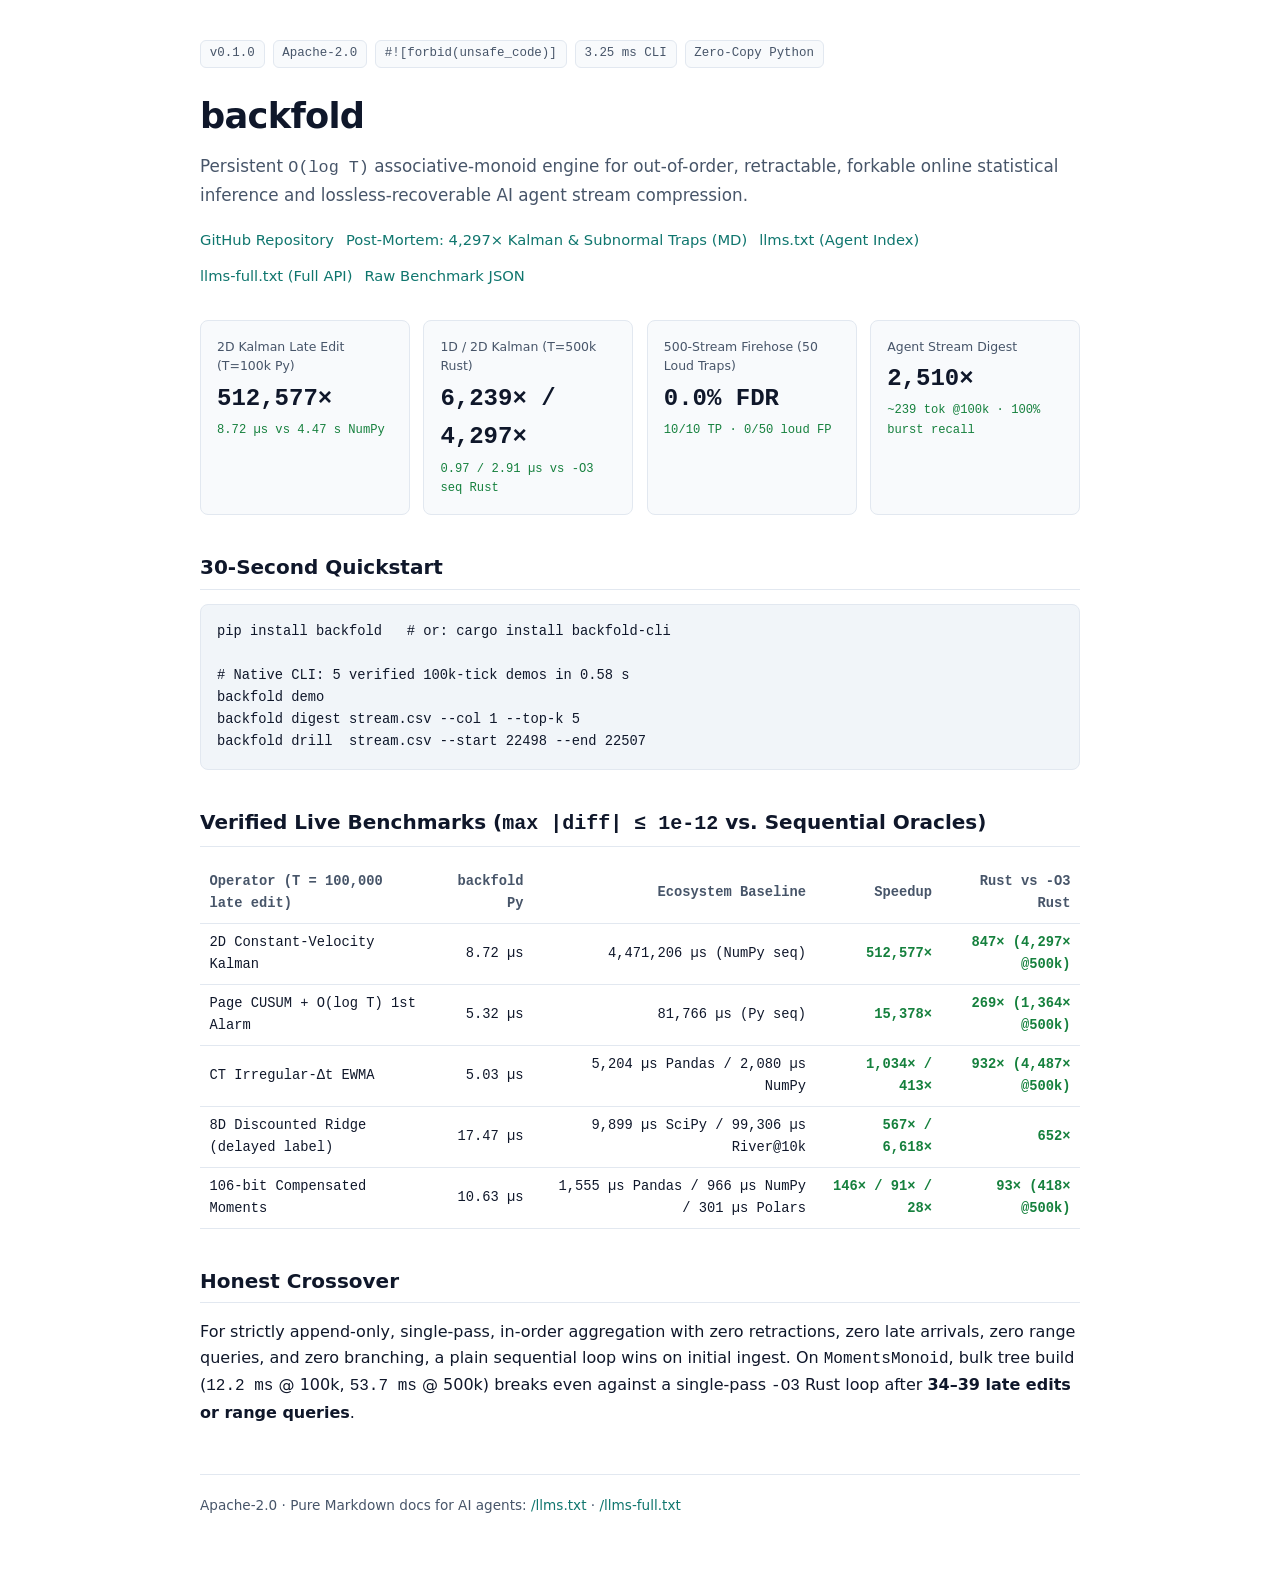
==== docs/index.html @ 4ac4bc68 "feat: release-ready backfold v0.1.0 (persistent O(log T) monoid streaming engine, CRDT swarm, e-BH F" ====
<!DOCTYPE html>
<html lang="en">
<head>
  <meta charset="UTF-8" />
  <meta name="viewport" content="width=device-width, initial-scale=1.0" />
  <title>backfold — Persistent O(log T) Out-of-Order Streaming Inference</title>
  <meta name="description" content="Persistent O(log T) associative-monoid engine for out-of-order, retractable, forkable online statistical inference (Kalman, CUSUM, EWMA, Ridge, anytime e-values + e-BH FDR) and <300-token lossless-recoverable agent stream compression. Pure safe Rust + zero-copy Python, Apache-2.0." />
  <style>
    :root {
      --bg: #ffffff; --card: #f8fafc; --fg: #0f172a; --muted: #475569;
      --border: #e2e8f0; --accent: #0f766e; --good: #15803d; --code-bg: #f1f5f9;
    }
    @media (prefers-color-scheme: dark) {
      :root {
        --bg: #0b0f19; --card: #111827; --fg: #f1f5f9; --muted: #94a3b8;
        --border: #1e293b; --accent: #2dd4bf; --good: #4ade80; --code-bg: #0f172a;
      }
    }
    * { box-sizing: border-box; }
    body { margin: 0; font-family: ui-sans-serif, system-ui, -apple-system, sans-serif; background: var(--bg); color: var(--fg); line-height: 1.6; }
    .wrap { max-width: 920px; margin: 0 auto; padding: 2.5rem 1.25rem 4rem; }
    h1 { font-size: 2.2rem; margin: 0 0 .5rem; letter-spacing: -.02em; }
    h2 { font-size: 1.25rem; margin: 2.25rem 0 .75rem; border-bottom: 1px solid var(--border); padding-bottom: .35rem; }
    p.lead { color: var(--muted); font-size: 1.05rem; margin: 0 0 1.25rem; }
    .badges { display: flex; flex-wrap: wrap; gap: .5rem; margin-bottom: 1.25rem; }
    .badge { font-family: ui-monospace, monospace; font-size: .78rem; padding: .2rem .55rem; border: 1px solid var(--border); border-radius: 6px; background: var(--card); color: var(--muted); }
    .links { display: flex; flex-wrap: wrap; gap: .75rem; margin-bottom: 2rem; font-size: .92rem; }
    a { color: var(--accent); text-decoration: none; }
    a:hover { text-decoration: underline; }
    .grid { display: grid; grid-template-columns: repeat(auto-fit, minmax(200px, 1fr)); gap: .85rem; margin: 1.25rem 0; }
    .kpi { background: var(--card); border: 1px solid var(--border); border-radius: 8px; padding: 1rem; }
    .kpi .k { font-size: .78rem; color: var(--muted); }
    .kpi .v { font-family: ui-monospace, monospace; font-size: 1.5rem; font-weight: 700; margin: .2rem 0; }
    .kpi .s { font-family: ui-monospace, monospace; font-size: .76rem; color: var(--good); }
    pre { background: var(--code-bg); border: 1px solid var(--border); border-radius: 8px; padding: 1rem; overflow-x: auto; font-size: .86rem; }
    code { font-family: ui-monospace, SFMono-Regular, Menlo, monospace; }
    table { width: 100%; border-collapse: collapse; font-size: .86rem; font-family: ui-monospace, monospace; margin: 1rem 0; }
    th, td { padding: .5rem .6rem; border-bottom: 1px solid var(--border); text-align: right; }
    th:first-child, td:first-child { text-align: left; }
    th { color: var(--muted); font-weight: 600; }
    .good { color: var(--good); font-weight: 600; }
    footer { margin-top: 3rem; padding-top: 1.25rem; border-top: 1px solid var(--border); font-size: .85rem; color: var(--muted); }
  </style>
</head>
<body>
  <main class="wrap">
    <div class="badges">
      <span class="badge">v0.1.0</span>
      <span class="badge">Apache-2.0</span>
      <span class="badge">#![forbid(unsafe_code)]</span>
      <span class="badge">3.25 ms CLI</span>
      <span class="badge">Zero-Copy Python</span>
    </div>
    <h1>backfold</h1>
    <p class="lead">
      Persistent <code>O(log T)</code> associative-monoid engine for out-of-order, retractable, forkable online statistical inference and lossless-recoverable AI agent stream compression.
    </p>
    <div class="links">
      <a href="https://github.com/pgg898200-ship-it/backfold">GitHub Repository</a>
      <a href="./SUBNORMAL_KALMAN.md">Post-Mortem: 4,297&times; Kalman &amp; Subnormal Traps (MD)</a>
      <a href="./llms.txt">llms.txt (Agent Index)</a>
      <a href="./llms-full.txt">llms-full.txt (Full API)</a>
      <a href="./results.json">Raw Benchmark JSON</a>
    </div>

    <div class="grid">
      <div class="kpi"><div class="k">2D Kalman Late Edit (T=100k Py)</div><div class="v">512,577&times;</div><div class="s">8.72 &micro;s vs 4.47 s NumPy</div></div>
      <div class="kpi"><div class="k">1D / 2D Kalman (T=500k Rust)</div><div class="v">6,239&times; / 4,297&times;</div><div class="s">0.97 / 2.91 &micro;s vs -O3 seq Rust</div></div>
      <div class="kpi"><div class="k">500-Stream Firehose (50 Loud Traps)</div><div class="v">0.0% FDR</div><div class="s">10/10 TP &middot; 0/50 loud FP</div></div>
      <div class="kpi"><div class="k">Agent Stream Digest</div><div class="v">2,510&times;</div><div class="s">~239 tok @100k &middot; 100% burst recall</div></div>
    </div>

    <h2>30-Second Quickstart</h2>
    <pre><code>pip install backfold   # or: cargo install backfold-cli

# Native CLI: 5 verified 100k-tick demos in 0.58 s
backfold demo
backfold digest stream.csv --col 1 --top-k 5
backfold drill  stream.csv --start 22498 --end 22507</code></pre>

    <h2>Verified Live Benchmarks (<code>max |diff| &le; 1e-12</code> vs. Sequential Oracles)</h2>
    <table>
      <thead>
        <tr><th>Operator (T = 100,000 late edit)</th><th>backfold Py</th><th>Ecosystem Baseline</th><th>Speedup</th><th>Rust vs -O3 Rust</th></tr>
      </thead>
      <tbody>
        <tr><td>2D Constant-Velocity Kalman</td><td>8.72 &micro;s</td><td>4,471,206 &micro;s (NumPy seq)</td><td class="good">512,577&times;</td><td class="good">847&times; (4,297&times; @500k)</td></tr>
        <tr><td>Page CUSUM + O(log T) 1st Alarm</td><td>5.32 &micro;s</td><td>81,766 &micro;s (Py seq)</td><td class="good">15,378&times;</td><td class="good">269&times; (1,364&times; @500k)</td></tr>
        <tr><td>CT Irregular-&Delta;t EWMA</td><td>5.03 &micro;s</td><td>5,204 &micro;s Pandas / 2,080 &micro;s NumPy</td><td class="good">1,034&times; / 413&times;</td><td class="good">932&times; (4,487&times; @500k)</td></tr>
        <tr><td>8D Discounted Ridge (delayed label)</td><td>17.47 &micro;s</td><td>9,899 &micro;s SciPy / 99,306 &micro;s River@10k</td><td class="good">567&times; / 6,618&times;</td><td class="good">652&times;</td></tr>
        <tr><td>106-bit Compensated Moments</td><td>10.63 &micro;s</td><td>1,555 &micro;s Pandas / 966 &micro;s NumPy / 301 &micro;s Polars</td><td class="good">146&times; / 91&times; / 28&times;</td><td class="good">93&times; (418&times; @500k)</td></tr>
      </tbody>
    </table>

    <h2>Honest Crossover</h2>
    <p>
      For strictly append-only, single-pass, in-order aggregation with zero retractions, zero late arrivals, zero range queries, and zero branching, a plain sequential loop wins on initial ingest. On <code>MomentsMonoid</code>, bulk tree build (<code>12.2 ms</code> @ 100k, <code>53.7 ms</code> @ 500k) breaks even against a single-pass <code>-O3</code> Rust loop after <strong>34&ndash;39 late edits or range queries</strong>.
    </p>

    <footer>
      Apache-2.0 &middot; Pure Markdown docs for AI agents: <a href="./llms.txt">/llms.txt</a> &middot; <a href="./llms-full.txt">/llms-full.txt</a>
    </footer>
  </main>
</body>
</html>
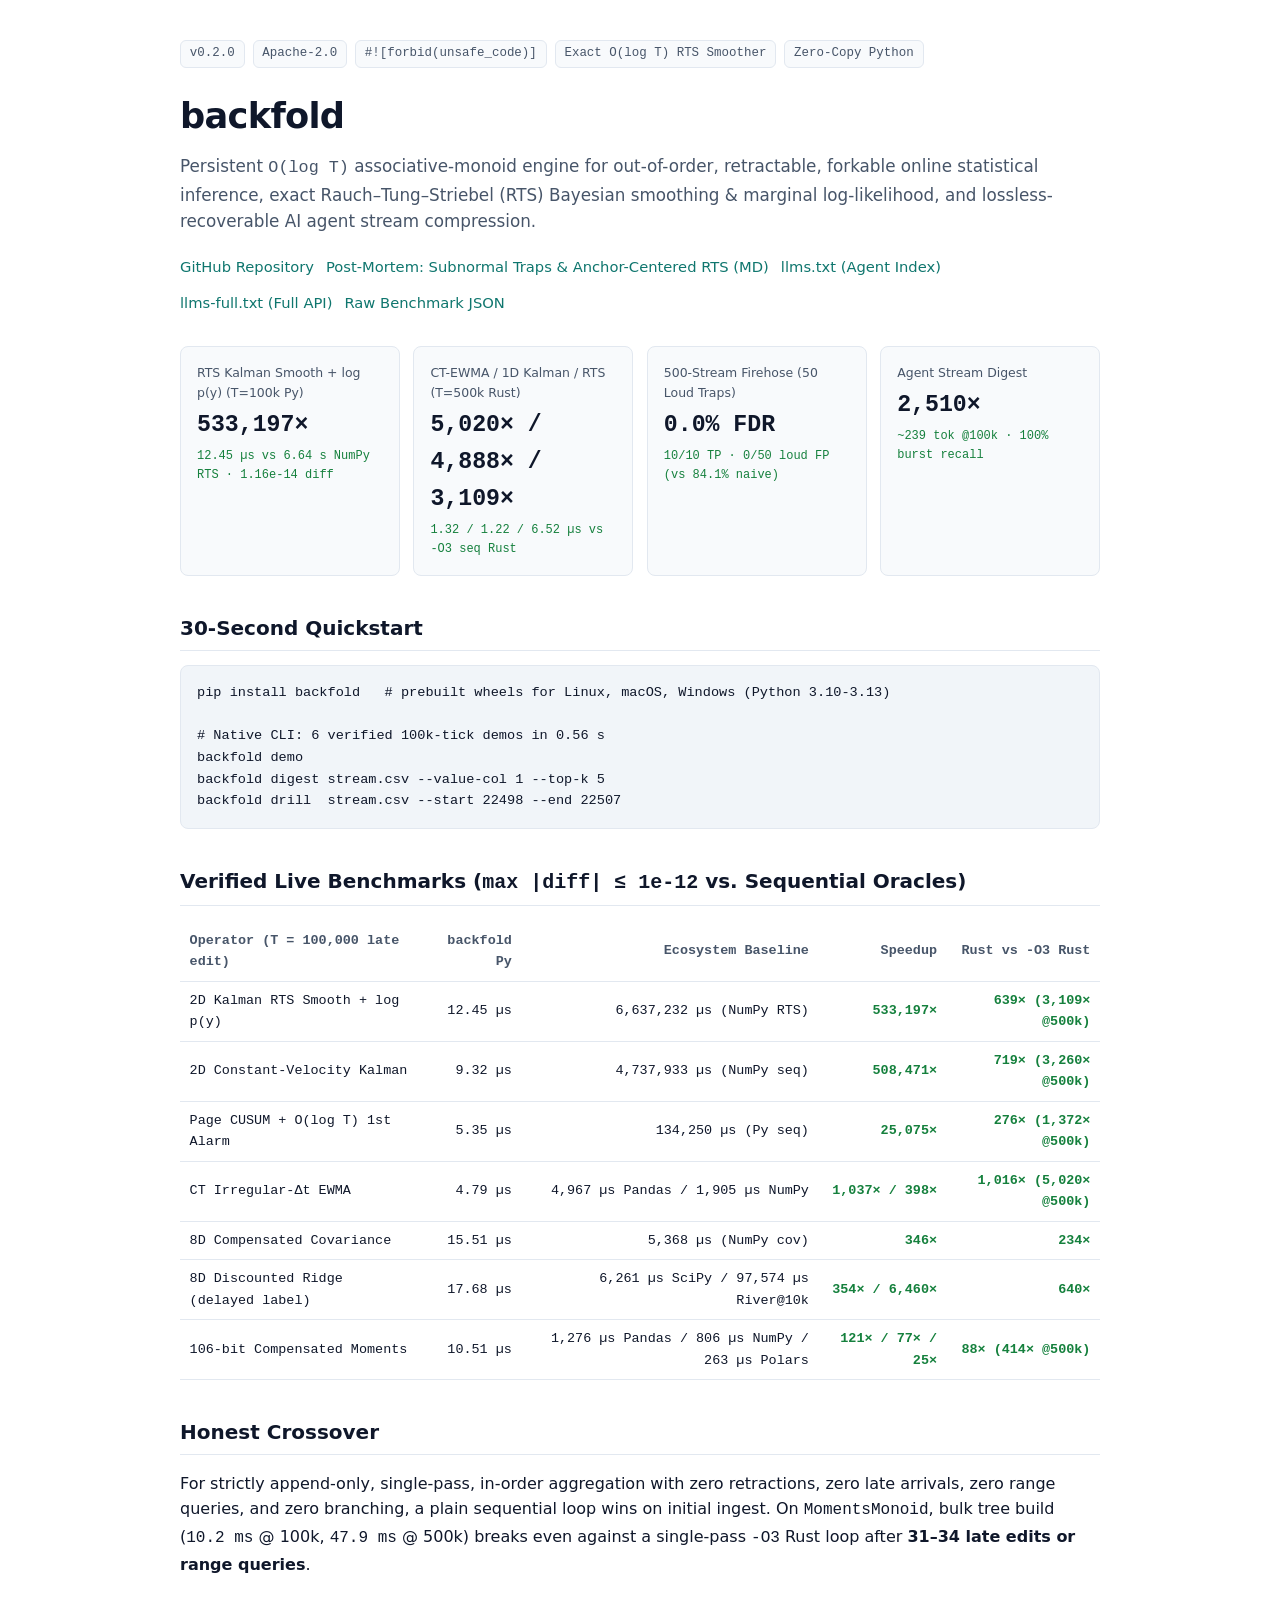
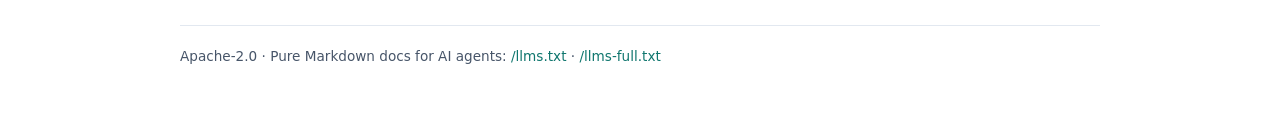
==== commit 33396ced: "v0.2.0: exact O(log T) RTS Kalman smoother, anchor-centered marginal log-likelihood, 106-bit Covaria" ====
--- a/docs/index.html
+++ b/docs/index.html
@@ -3,8 +3,8 @@
 <head>
   <meta charset="UTF-8" />
   <meta name="viewport" content="width=device-width, initial-scale=1.0" />
-  <title>backfold — Persistent O(log T) Out-of-Order Streaming Inference</title>
-  <meta name="description" content="Persistent O(log T) associative-monoid engine for out-of-order, retractable, forkable online statistical inference (Kalman, CUSUM, EWMA, Ridge, anytime e-values + e-BH FDR) and <300-token lossless-recoverable agent stream compression. Pure safe Rust + zero-copy Python, Apache-2.0." />
+  <title>backfold — Persistent O(log T) Out-of-Order Streaming Inference &amp; RTS Smoothing</title>
+  <meta name="description" content="Persistent O(log T) associative-monoid engine for out-of-order, retractable, forkable online statistical inference (Kalman filter + exact RTS smoother + marginal log-likelihood, multivariate Covariance/Mahalanobis, CUSUM, EWMA, Ridge, anytime e-values + e-BH FDR) and <300-token lossless-recoverable agent stream compression. Pure safe Rust + zero-copy Python, Apache-2.0." />
   <style>
     :root {
       --bg: #ffffff; --card: #f8fafc; --fg: #0f172a; --muted: #475569;
@@ -18,7 +18,7 @@
     }
     * { box-sizing: border-box; }
     body { margin: 0; font-family: ui-sans-serif, system-ui, -apple-system, sans-serif; background: var(--bg); color: var(--fg); line-height: 1.6; }
-    .wrap { max-width: 920px; margin: 0 auto; padding: 2.5rem 1.25rem 4rem; }
+    .wrap { max-width: 960px; margin: 0 auto; padding: 2.5rem 1.25rem 4rem; }
     h1 { font-size: 2.2rem; margin: 0 0 .5rem; letter-spacing: -.02em; }
     h2 { font-size: 1.25rem; margin: 2.25rem 0 .75rem; border-bottom: 1px solid var(--border); padding-bottom: .35rem; }
     p.lead { color: var(--muted); font-size: 1.05rem; margin: 0 0 1.25rem; }
@@ -27,14 +27,14 @@
     .links { display: flex; flex-wrap: wrap; gap: .75rem; margin-bottom: 2rem; font-size: .92rem; }
     a { color: var(--accent); text-decoration: none; }
     a:hover { text-decoration: underline; }
-    .grid { display: grid; grid-template-columns: repeat(auto-fit, minmax(200px, 1fr)); gap: .85rem; margin: 1.25rem 0; }
+    .grid { display: grid; grid-template-columns: repeat(auto-fit, minmax(210px, 1fr)); gap: .85rem; margin: 1.25rem 0; }
     .kpi { background: var(--card); border: 1px solid var(--border); border-radius: 8px; padding: 1rem; }
     .kpi .k { font-size: .78rem; color: var(--muted); }
-    .kpi .v { font-family: ui-monospace, monospace; font-size: 1.5rem; font-weight: 700; margin: .2rem 0; }
-    .kpi .s { font-family: ui-monospace, monospace; font-size: .76rem; color: var(--good); }
-    pre { background: var(--code-bg); border: 1px solid var(--border); border-radius: 8px; padding: 1rem; overflow-x: auto; font-size: .86rem; }
+    .kpi .v { font-family: ui-monospace, monospace; font-size: 1.45rem; font-weight: 700; margin: .2rem 0; }
+    .kpi .s { font-family: ui-monospace, monospace; font-size: .75rem; color: var(--good); }
+    pre { background: var(--code-bg); border: 1px solid var(--border); border-radius: 8px; padding: 1rem; overflow-x: auto; font-size: .85rem; }
     code { font-family: ui-monospace, SFMono-Regular, Menlo, monospace; }
-    table { width: 100%; border-collapse: collapse; font-size: .86rem; font-family: ui-monospace, monospace; margin: 1rem 0; }
+    table { width: 100%; border-collapse: collapse; font-size: .84rem; font-family: ui-monospace, monospace; margin: 1rem 0; }
     th, td { padding: .5rem .6rem; border-bottom: 1px solid var(--border); text-align: right; }
     th:first-child, td:first-child { text-align: left; }
     th { color: var(--muted); font-weight: 600; }
@@ -45,37 +45,37 @@
 <body>
   <main class="wrap">
     <div class="badges">
-      <span class="badge">v0.1.0</span>
+      <span class="badge">v0.2.0</span>
       <span class="badge">Apache-2.0</span>
       <span class="badge">#![forbid(unsafe_code)]</span>
-      <span class="badge">3.25 ms CLI</span>
+      <span class="badge">Exact O(log T) RTS Smoother</span>
       <span class="badge">Zero-Copy Python</span>
     </div>
     <h1>backfold</h1>
     <p class="lead">
-      Persistent <code>O(log T)</code> associative-monoid engine for out-of-order, retractable, forkable online statistical inference and lossless-recoverable AI agent stream compression.
+      Persistent <code>O(log T)</code> associative-monoid engine for out-of-order, retractable, forkable online statistical inference, exact Rauch&ndash;Tung&ndash;Striebel (RTS) Bayesian smoothing &amp; marginal log-likelihood, and lossless-recoverable AI agent stream compression.
     </p>
     <div class="links">
       <a href="https://github.com/pgg898200-ship-it/backfold">GitHub Repository</a>
-      <a href="./SUBNORMAL_KALMAN.md">Post-Mortem: 4,297&times; Kalman &amp; Subnormal Traps (MD)</a>
+      <a href="./SUBNORMAL_KALMAN.md">Post-Mortem: Subnormal Traps &amp; Anchor-Centered RTS (MD)</a>
       <a href="./llms.txt">llms.txt (Agent Index)</a>
       <a href="./llms-full.txt">llms-full.txt (Full API)</a>
       <a href="./results.json">Raw Benchmark JSON</a>
     </div>
 
     <div class="grid">
-      <div class="kpi"><div class="k">2D Kalman Late Edit (T=100k Py)</div><div class="v">512,577&times;</div><div class="s">8.72 &micro;s vs 4.47 s NumPy</div></div>
-      <div class="kpi"><div class="k">1D / 2D Kalman (T=500k Rust)</div><div class="v">6,239&times; / 4,297&times;</div><div class="s">0.97 / 2.91 &micro;s vs -O3 seq Rust</div></div>
-      <div class="kpi"><div class="k">500-Stream Firehose (50 Loud Traps)</div><div class="v">0.0% FDR</div><div class="s">10/10 TP &middot; 0/50 loud FP</div></div>
+      <div class="kpi"><div class="k">RTS Kalman Smooth + log p(y) (T=100k Py)</div><div class="v">533,197&times;</div><div class="s">12.45 &micro;s vs 6.64 s NumPy RTS &middot; 1.16e-14 diff</div></div>
+      <div class="kpi"><div class="k">CT-EWMA / 1D Kalman / RTS (T=500k Rust)</div><div class="v">5,020&times; / 4,888&times; / 3,109&times;</div><div class="s">1.32 / 1.22 / 6.52 &micro;s vs -O3 seq Rust</div></div>
+      <div class="kpi"><div class="k">500-Stream Firehose (50 Loud Traps)</div><div class="v">0.0% FDR</div><div class="s">10/10 TP &middot; 0/50 loud FP (vs 84.1% naive)</div></div>
       <div class="kpi"><div class="k">Agent Stream Digest</div><div class="v">2,510&times;</div><div class="s">~239 tok @100k &middot; 100% burst recall</div></div>
     </div>
 
     <h2>30-Second Quickstart</h2>
-    <pre><code>pip install backfold   # or: cargo install backfold-cli
+    <pre><code>pip install backfold   # prebuilt wheels for Linux, macOS, Windows (Python 3.10-3.13)
 
-# Native CLI: 5 verified 100k-tick demos in 0.58 s
+# Native CLI: 6 verified 100k-tick demos in 0.56 s
 backfold demo
-backfold digest stream.csv --col 1 --top-k 5
+backfold digest stream.csv --value-col 1 --top-k 5
 backfold drill  stream.csv --start 22498 --end 22507</code></pre>
 
     <h2>Verified Live Benchmarks (<code>max |diff| &le; 1e-12</code> vs. Sequential Oracles)</h2>
@@ -84,17 +84,19 @@
         <tr><th>Operator (T = 100,000 late edit)</th><th>backfold Py</th><th>Ecosystem Baseline</th><th>Speedup</th><th>Rust vs -O3 Rust</th></tr>
       </thead>
       <tbody>
-        <tr><td>2D Constant-Velocity Kalman</td><td>8.72 &micro;s</td><td>4,471,206 &micro;s (NumPy seq)</td><td class="good">512,577&times;</td><td class="good">847&times; (4,297&times; @500k)</td></tr>
-        <tr><td>Page CUSUM + O(log T) 1st Alarm</td><td>5.32 &micro;s</td><td>81,766 &micro;s (Py seq)</td><td class="good">15,378&times;</td><td class="good">269&times; (1,364&times; @500k)</td></tr>
-        <tr><td>CT Irregular-&Delta;t EWMA</td><td>5.03 &micro;s</td><td>5,204 &micro;s Pandas / 2,080 &micro;s NumPy</td><td class="good">1,034&times; / 413&times;</td><td class="good">932&times; (4,487&times; @500k)</td></tr>
-        <tr><td>8D Discounted Ridge (delayed label)</td><td>17.47 &micro;s</td><td>9,899 &micro;s SciPy / 99,306 &micro;s River@10k</td><td class="good">567&times; / 6,618&times;</td><td class="good">652&times;</td></tr>
-        <tr><td>106-bit Compensated Moments</td><td>10.63 &micro;s</td><td>1,555 &micro;s Pandas / 966 &micro;s NumPy / 301 &micro;s Polars</td><td class="good">146&times; / 91&times; / 28&times;</td><td class="good">93&times; (418&times; @500k)</td></tr>
+        <tr><td>2D Kalman RTS Smooth + log p(y)</td><td>12.45 &micro;s</td><td>6,637,232 &micro;s (NumPy RTS)</td><td class="good">533,197&times;</td><td class="good">639&times; (3,109&times; @500k)</td></tr>
+        <tr><td>2D Constant-Velocity Kalman</td><td>9.32 &micro;s</td><td>4,737,933 &micro;s (NumPy seq)</td><td class="good">508,471&times;</td><td class="good">719&times; (3,260&times; @500k)</td></tr>
+        <tr><td>Page CUSUM + O(log T) 1st Alarm</td><td>5.35 &micro;s</td><td>134,250 &micro;s (Py seq)</td><td class="good">25,075&times;</td><td class="good">276&times; (1,372&times; @500k)</td></tr>
+        <tr><td>CT Irregular-&Delta;t EWMA</td><td>4.79 &micro;s</td><td>4,967 &micro;s Pandas / 1,905 &micro;s NumPy</td><td class="good">1,037&times; / 398&times;</td><td class="good">1,016&times; (5,020&times; @500k)</td></tr>
+        <tr><td>8D Compensated Covariance</td><td>15.51 &micro;s</td><td>5,368 &micro;s (NumPy cov)</td><td class="good">346&times;</td><td class="good">234&times;</td></tr>
+        <tr><td>8D Discounted Ridge (delayed label)</td><td>17.68 &micro;s</td><td>6,261 &micro;s SciPy / 97,574 &micro;s River@10k</td><td class="good">354&times; / 6,460&times;</td><td class="good">640&times;</td></tr>
+        <tr><td>106-bit Compensated Moments</td><td>10.51 &micro;s</td><td>1,276 &micro;s Pandas / 806 &micro;s NumPy / 263 &micro;s Polars</td><td class="good">121&times; / 77&times; / 25&times;</td><td class="good">88&times; (414&times; @500k)</td></tr>
       </tbody>
     </table>
 
     <h2>Honest Crossover</h2>
     <p>
-      For strictly append-only, single-pass, in-order aggregation with zero retractions, zero late arrivals, zero range queries, and zero branching, a plain sequential loop wins on initial ingest. On <code>MomentsMonoid</code>, bulk tree build (<code>12.2 ms</code> @ 100k, <code>53.7 ms</code> @ 500k) breaks even against a single-pass <code>-O3</code> Rust loop after <strong>34&ndash;39 late edits or range queries</strong>.
+      For strictly append-only, single-pass, in-order aggregation with zero retractions, zero late arrivals, zero range queries, and zero branching, a plain sequential loop wins on initial ingest. On <code>MomentsMonoid</code>, bulk tree build (<code>10.2 ms</code> @ 100k, <code>47.9 ms</code> @ 500k) breaks even against a single-pass <code>-O3</code> Rust loop after <strong>31&ndash;34 late edits or range queries</strong>.
     </p>
 
     <footer>
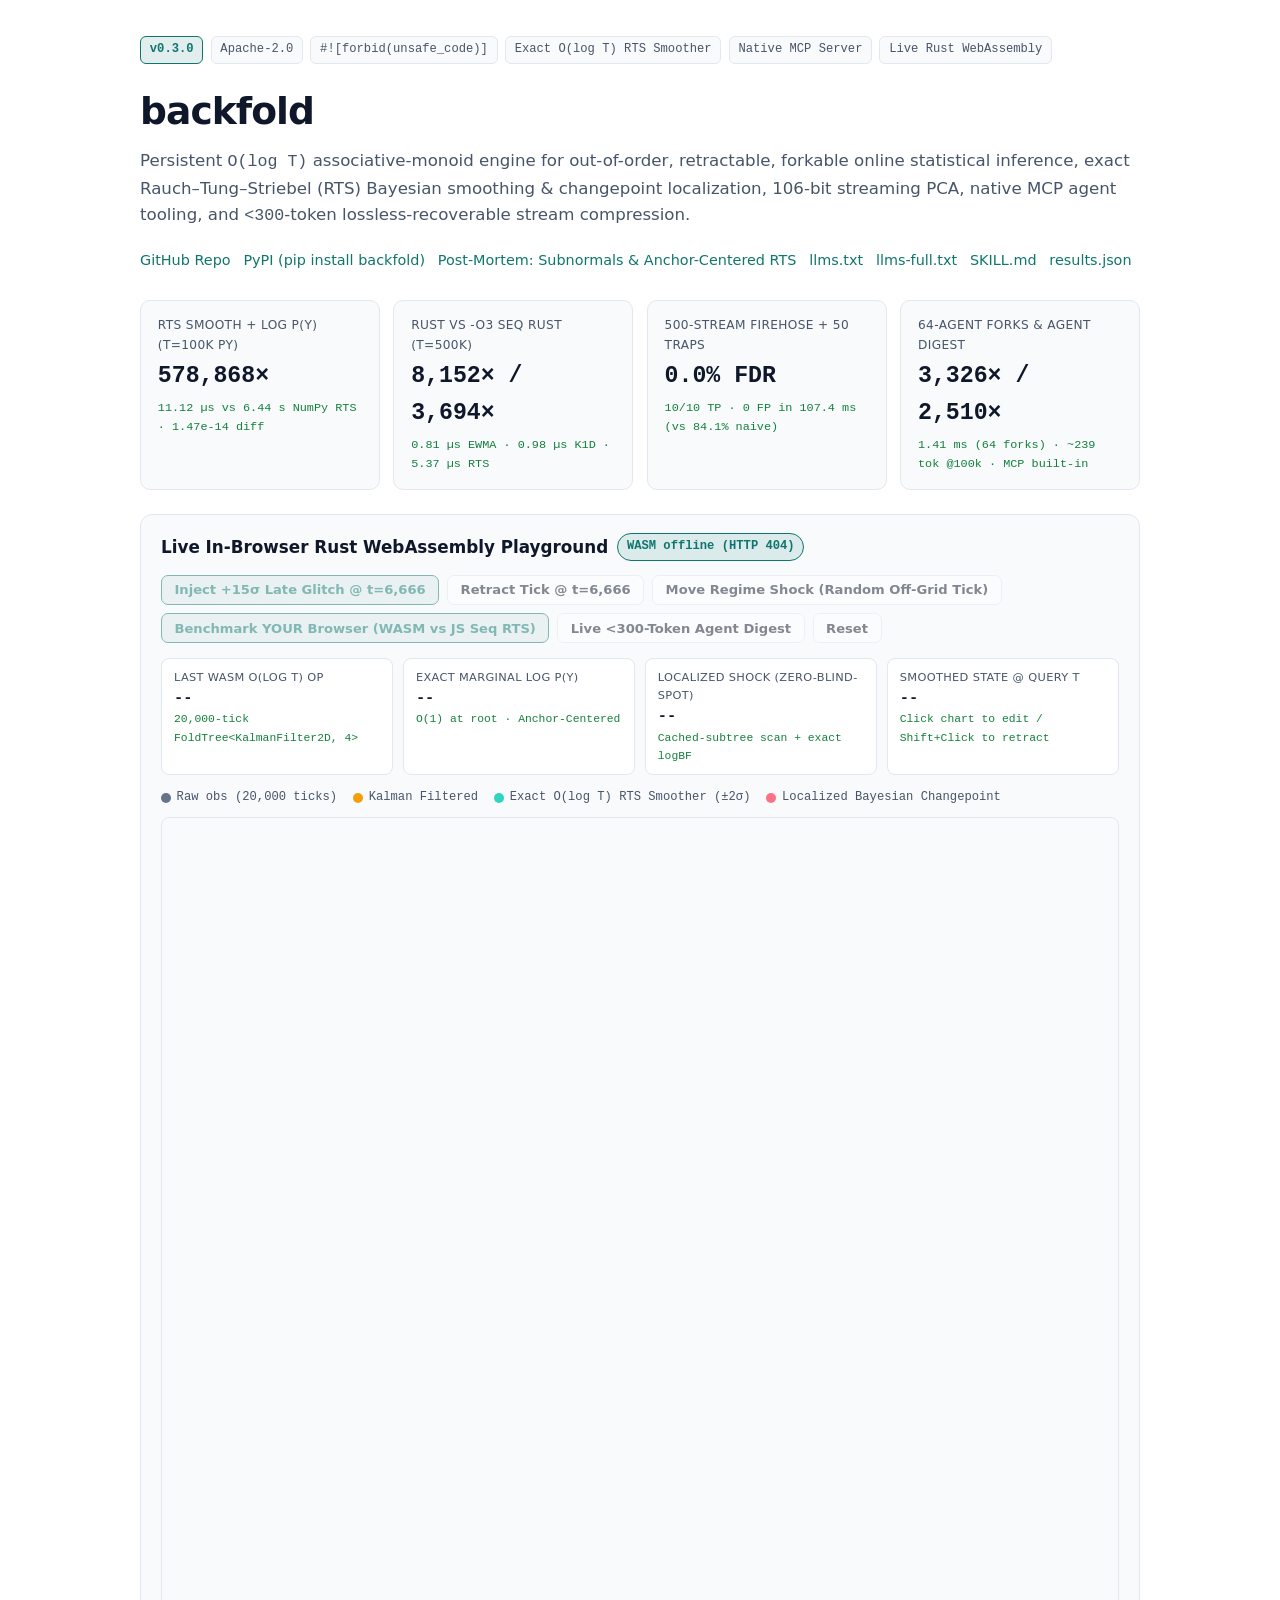
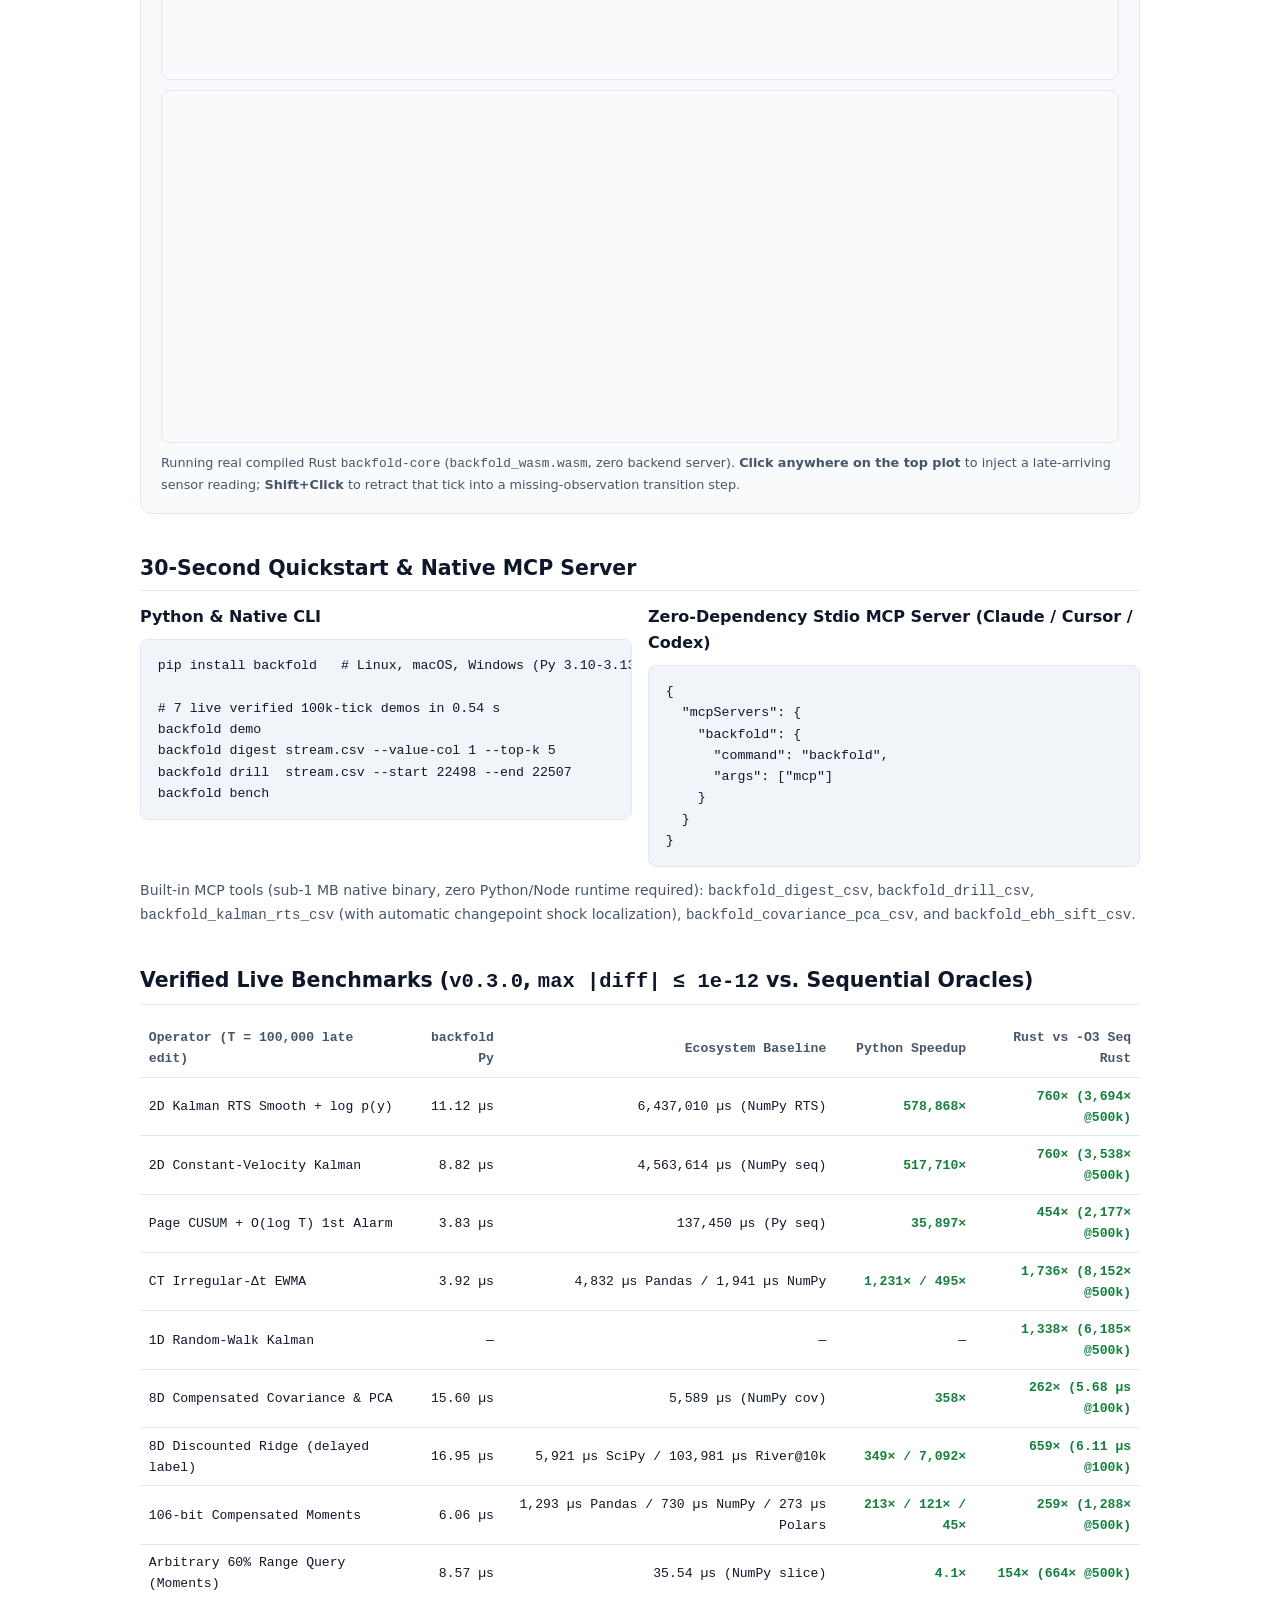
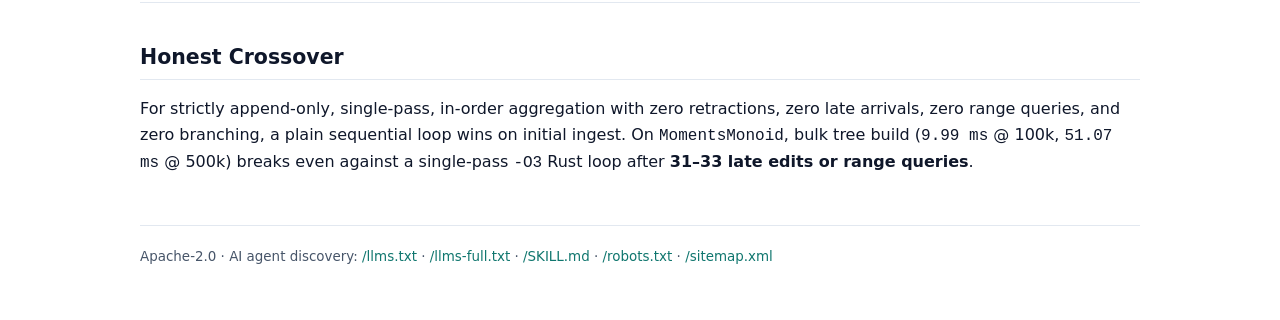
==== commit b28281d4: "Release v0.3.0: Pareto B=4 & split_summary (8,152x Rust / 578,868x Py RTS), zero-cancellation Bayesi" ====
--- a/docs/index.html
+++ b/docs/index.html
@@ -3,105 +3,667 @@
 <head>
   <meta charset="UTF-8" />
   <meta name="viewport" content="width=device-width, initial-scale=1.0" />
-  <title>backfold — Persistent O(log T) Out-of-Order Streaming Inference &amp; RTS Smoothing</title>
-  <meta name="description" content="Persistent O(log T) associative-monoid engine for out-of-order, retractable, forkable online statistical inference (Kalman filter + exact RTS smoother + marginal log-likelihood, multivariate Covariance/Mahalanobis, CUSUM, EWMA, Ridge, anytime e-values + e-BH FDR) and <300-token lossless-recoverable agent stream compression. Pure safe Rust + zero-copy Python, Apache-2.0." />
+  <title>backfold — Persistent O(log T) Out-of-Order Streaming Inference, Exact RTS Smoother &amp; MCP Server</title>
+  <meta name="description" content="Persistent O(log T) associative-monoid engine for out-of-order, retractable, forkable online statistical inference (Kalman + exact RTS smoother + Bayesian changepoint locator, 106-bit Covariance/PCA/Mahalanobis, CUSUM, EWMA, Ridge, anytime e-values + e-BH FDR), native stdio MCP server, and <300-token agent stream compression. Pure safe Rust + zero-copy Python + WebAssembly, Apache-2.0." />
+  <link rel="canonical" href="https://pgg898200-ship-it.github.io/backfold/" />
+  <link rel="alternate" type="text/markdown" title="llms.txt" href="https://pgg898200-ship-it.github.io/backfold/llms.txt" />
+
+  <!-- OpenGraph / Social Preview -->
+  <meta property="og:type" content="website" />
+  <meta property="og:url" content="https://pgg898200-ship-it.github.io/backfold/" />
+  <meta property="og:title" content="backfold — O(log T) Retractable Kalman/RTS Smoother, Streaming PCA &amp; Agent MCP Server" />
+  <meta property="og:description" content="578,868x faster than NumPy RTS (11.1 us @ 100k, diff 1.5e-14); 8,152x faster than -O3 seq Rust @ 500k; 0.0% FDR on 500 streams; native MCP server &amp; live WebAssembly playground." />
+  <meta property="og:image" content="https://pgg898200-ship-it.github.io/backfold/og-card.png" />
+  <meta property="og:image:width" content="1200" />
+  <meta property="og:image:height" content="630" />
+
+  <!-- Twitter / X Card -->
+  <meta name="twitter:card" content="summary_large_image" />
+  <meta name="twitter:title" content="backfold — O(log T) Retractable Streaming Inference &amp; Exact RTS Smoother" />
+  <meta name="twitter:description" content="Pure safe Rust + zero-copy Python + native MCP server + live in-browser WebAssembly playground. Apache-2.0." />
+  <meta name="twitter:image" content="https://pgg898200-ship-it.github.io/backfold/og-card.png" />
+
+  <!-- Structured Data for Search & AI Discovery -->
+  <script type="application/ld+json">
+  {
+    "@context": "https://schema.org",
+    "@type": "SoftwareSourceCode",
+    "name": "backfold",
+    "version": "0.3.0",
+    "license": "https://opensource.org/licenses/Apache-2.0",
+    "codeRepository": "https://github.com/pgg898200-ship-it/backfold",
+    "url": "https://pgg898200-ship-it.github.io/backfold/",
+    "programmingLanguage": ["Rust", "Python", "WebAssembly"],
+    "runtimePlatform": ["Linux", "macOS", "Windows", "WebAssembly"],
+    "description": "Persistent O(log T) associative-monoid engine for out-of-order, retractable, forkable online statistical inference, exact RTS Kalman smoothing, streaming PCA, Bayesian changepoint localization, anytime-valid e-BH FDR control, native MCP server, and lossless-recoverable <300-token agent stream digests."
+  }
+  </script>
+
   <style>
     :root {
       --bg: #ffffff; --card: #f8fafc; --fg: #0f172a; --muted: #475569;
-      --border: #e2e8f0; --accent: #0f766e; --good: #15803d; --code-bg: #f1f5f9;
+      --border: #e2e8f0; --accent: #0f766e; --accent-soft: rgba(15, 118, 110, 0.12);
+      --good: #15803d; --warn: #d97706; --coral: #e11d48; --code-bg: #f1f5f9;
+      --canvas-bg: #f8fafc; --grid: #e2e8f0;
     }
     @media (prefers-color-scheme: dark) {
       :root {
         --bg: #0b0f19; --card: #111827; --fg: #f1f5f9; --muted: #94a3b8;
-        --border: #1e293b; --accent: #2dd4bf; --good: #4ade80; --code-bg: #0f172a;
+        --border: #1e293b; --accent: #2dd4bf; --accent-soft: rgba(45, 212, 191, 0.14);
+        --good: #4ade80; --warn: #fbbf24; --coral: #fb7185; --code-bg: #0f172a;
+        --canvas-bg: #0f172a; --grid: #1e293b;
       }
     }
     * { box-sizing: border-box; }
     body { margin: 0; font-family: ui-sans-serif, system-ui, -apple-system, sans-serif; background: var(--bg); color: var(--fg); line-height: 1.6; }
-    .wrap { max-width: 960px; margin: 0 auto; padding: 2.5rem 1.25rem 4rem; }
-    h1 { font-size: 2.2rem; margin: 0 0 .5rem; letter-spacing: -.02em; }
-    h2 { font-size: 1.25rem; margin: 2.25rem 0 .75rem; border-bottom: 1px solid var(--border); padding-bottom: .35rem; }
-    p.lead { color: var(--muted); font-size: 1.05rem; margin: 0 0 1.25rem; }
-    .badges { display: flex; flex-wrap: wrap; gap: .5rem; margin-bottom: 1.25rem; }
-    .badge { font-family: ui-monospace, monospace; font-size: .78rem; padding: .2rem .55rem; border: 1px solid var(--border); border-radius: 6px; background: var(--card); color: var(--muted); }
-    .links { display: flex; flex-wrap: wrap; gap: .75rem; margin-bottom: 2rem; font-size: .92rem; }
+    .wrap { max-width: 1040px; margin: 0 auto; padding: 2.25rem 1.25rem 4rem; }
+    h1 { font-size: 2.35rem; margin: 0 0 .4rem; letter-spacing: -.025em; }
+    h2 { font-size: 1.28rem; margin: 2.35rem 0 .8rem; border-bottom: 1px solid var(--border); padding-bottom: .35rem; }
+    p.lead { color: var(--muted); font-size: 1.04rem; margin: 0 0 1.2rem; }
+    .badges { display: flex; flex-wrap: wrap; gap: .45rem; margin-bottom: 1.1rem; }
+    .badge { font-family: ui-monospace, monospace; font-size: .76rem; padding: .2rem .55rem; border: 1px solid var(--border); border-radius: 6px; background: var(--card); color: var(--muted); }
+    .badge.hi { border-color: var(--accent); color: var(--accent); background: var(--accent-soft); font-weight: 600; }
+    .links { display: flex; flex-wrap: wrap; gap: .8rem; margin-bottom: 1.75rem; font-size: .9rem; }
     a { color: var(--accent); text-decoration: none; }
     a:hover { text-decoration: underline; }
-    .grid { display: grid; grid-template-columns: repeat(auto-fit, minmax(210px, 1fr)); gap: .85rem; margin: 1.25rem 0; }
-    .kpi { background: var(--card); border: 1px solid var(--border); border-radius: 8px; padding: 1rem; }
-    .kpi .k { font-size: .78rem; color: var(--muted); }
+    .grid { display: grid; grid-template-columns: repeat(auto-fit, minmax(220px, 1fr)); gap: .85rem; margin: 1.15rem 0; }
+    .kpi { background: var(--card); border: 1px solid var(--border); border-radius: 10px; padding: .95rem 1.05rem; }
+    .kpi .k { font-size: .76rem; color: var(--muted); text-transform: uppercase; letter-spacing: .03em; }
     .kpi .v { font-family: ui-monospace, monospace; font-size: 1.45rem; font-weight: 700; margin: .2rem 0; }
-    .kpi .s { font-family: ui-monospace, monospace; font-size: .75rem; color: var(--good); }
-    pre { background: var(--code-bg); border: 1px solid var(--border); border-radius: 8px; padding: 1rem; overflow-x: auto; font-size: .85rem; }
+    .kpi .s { font-family: ui-monospace, monospace; font-size: .74rem; color: var(--good); }
+
+    /* Live WASM Playground */
+    .playground { background: var(--card); border: 1px solid var(--border); border-radius: 12px; padding: 1.15rem 1.25rem; margin: 1.5rem 0; }
+    .pg-head { display: flex; flex-wrap: wrap; justify-content: space-between; align-items: center; gap: .75rem; margin-bottom: .85rem; }
+    .pg-title { font-weight: 700; font-size: 1.05rem; display: flex; align-items: center; gap: .55rem; }
+    .pg-status { font-family: ui-monospace, monospace; font-size: .76rem; padding: .2rem .55rem; border-radius: 999px; background: var(--accent-soft); color: var(--accent); border: 1px solid var(--accent); }
+    .pg-controls { display: flex; flex-wrap: wrap; gap: .5rem; margin-bottom: .9rem; }
+    button.btn {
+      font-family: ui-sans-serif, system-ui, sans-serif; font-size: .82rem; font-weight: 600;
+      padding: .42rem .78rem; border-radius: 7px; border: 1px solid var(--border);
+      background: var(--bg); color: var(--fg); cursor: pointer; transition: border-color .15s, background .15s;
+    }
+    button.btn:hover:not(:disabled) { border-color: var(--accent); background: var(--accent-soft); }
+    button.btn.primary { border-color: var(--accent); background: var(--accent-soft); color: var(--accent); }
+    button.btn:disabled { opacity: .5; cursor: not-allowed; }
+    .pg-stats { display: grid; grid-template-columns: repeat(auto-fit, minmax(185px, 1fr)); gap: .6rem; margin-bottom: .85rem; }
+    .stat { background: var(--bg); border: 1px solid var(--border); border-radius: 8px; padding: .55rem .75rem; }
+    .stat .l { font-size: .71rem; color: var(--muted); text-transform: uppercase; letter-spacing: .03em; }
+    .stat .val { font-family: ui-monospace, monospace; font-size: .96rem; font-weight: 700; color: var(--fg); }
+    .stat .sub { font-family: ui-monospace, monospace; font-size: .71rem; color: var(--good); }
+    .canvas-box { position: relative; border: 1px solid var(--border); border-radius: 8px; overflow: hidden; background: var(--canvas-bg); margin-bottom: .65rem; }
+    canvas { display: block; width: 100%; cursor: crosshair; }
+    .legend { display: flex; flex-wrap: wrap; gap: 1rem; font-size: .76rem; color: var(--muted); margin: .25rem 0 .6rem; font-family: ui-monospace, monospace; }
+    .legend span { display: inline-flex; align-items: center; gap: .35rem; }
+    .dot { width: 10px; height: 10px; border-radius: 50%; display: inline-block; }
+    .pg-hint { font-size: .8rem; color: var(--muted); margin: .25rem 0 0; }
+    .bench-banner { display: none; margin-top: .75rem; padding: .75rem .9rem; border-radius: 8px; border: 1px solid var(--accent); background: var(--accent-soft); font-family: ui-monospace, monospace; font-size: .82rem; }
+    .digest-box { display: none; margin-top: .75rem; }
+
+    pre { background: var(--code-bg); border: 1px solid var(--border); border-radius: 8px; padding: .95rem 1.05rem; overflow-x: auto; font-size: .83rem; margin: .6rem 0 1rem; }
     code { font-family: ui-monospace, SFMono-Regular, Menlo, monospace; }
-    table { width: 100%; border-collapse: collapse; font-size: .84rem; font-family: ui-monospace, monospace; margin: 1rem 0; }
-    th, td { padding: .5rem .6rem; border-bottom: 1px solid var(--border); text-align: right; }
+    table { width: 100%; border-collapse: collapse; font-size: .82rem; font-family: ui-monospace, monospace; margin: .9rem 0; }
+    th, td { padding: .48rem .55rem; border-bottom: 1px solid var(--border); text-align: right; }
     th:first-child, td:first-child { text-align: left; }
     th { color: var(--muted); font-weight: 600; }
     .good { color: var(--good); font-weight: 600; }
-    footer { margin-top: 3rem; padding-top: 1.25rem; border-top: 1px solid var(--border); font-size: .85rem; color: var(--muted); }
+    .cols2 { display: grid; grid-template-columns: repeat(auto-fit, minmax(320px, 1fr)); gap: 1rem; }
+    footer { margin-top: 3rem; padding-top: 1.25rem; border-top: 1px solid var(--border); font-size: .84rem; color: var(--muted); }
   </style>
 </head>
 <body>
   <main class="wrap">
     <div class="badges">
-      <span class="badge">v0.2.0</span>
+      <span class="badge hi">v0.3.0</span>
       <span class="badge">Apache-2.0</span>
       <span class="badge">#![forbid(unsafe_code)]</span>
       <span class="badge">Exact O(log T) RTS Smoother</span>
-      <span class="badge">Zero-Copy Python</span>
+      <span class="badge">Native MCP Server</span>
+      <span class="badge">Live Rust WebAssembly</span>
     </div>
     <h1>backfold</h1>
     <p class="lead">
-      Persistent <code>O(log T)</code> associative-monoid engine for out-of-order, retractable, forkable online statistical inference, exact Rauch&ndash;Tung&ndash;Striebel (RTS) Bayesian smoothing &amp; marginal log-likelihood, and lossless-recoverable AI agent stream compression.
+      Persistent <code>O(log T)</code> associative-monoid engine for out-of-order, retractable, forkable online statistical inference, exact Rauch&ndash;Tung&ndash;Striebel (RTS) Bayesian smoothing &amp; changepoint localization, 106-bit streaming PCA, native MCP agent tooling, and <code>&lt;300</code>-token lossless-recoverable stream compression.
     </p>
     <div class="links">
-      <a href="https://github.com/pgg898200-ship-it/backfold">GitHub Repository</a>
-      <a href="./SUBNORMAL_KALMAN.md">Post-Mortem: Subnormal Traps &amp; Anchor-Centered RTS (MD)</a>
-      <a href="./llms.txt">llms.txt (Agent Index)</a>
-      <a href="./llms-full.txt">llms-full.txt (Full API)</a>
-      <a href="./results.json">Raw Benchmark JSON</a>
+      <a href="https://github.com/pgg898200-ship-it/backfold">GitHub Repo</a>
+      <a href="https://pypi.org/project/backfold/">PyPI (pip install backfold)</a>
+      <a href="./SUBNORMAL_KALMAN.md">Post-Mortem: Subnormals &amp; Anchor-Centered RTS</a>
+      <a href="./llms.txt">llms.txt</a>
+      <a href="./llms-full.txt">llms-full.txt</a>
+      <a href="./SKILL.md">SKILL.md</a>
+      <a href="./results.json">results.json</a>
     </div>
 
     <div class="grid">
-      <div class="kpi"><div class="k">RTS Kalman Smooth + log p(y) (T=100k Py)</div><div class="v">533,197&times;</div><div class="s">12.45 &micro;s vs 6.64 s NumPy RTS &middot; 1.16e-14 diff</div></div>
-      <div class="kpi"><div class="k">CT-EWMA / 1D Kalman / RTS (T=500k Rust)</div><div class="v">5,020&times; / 4,888&times; / 3,109&times;</div><div class="s">1.32 / 1.22 / 6.52 &micro;s vs -O3 seq Rust</div></div>
-      <div class="kpi"><div class="k">500-Stream Firehose (50 Loud Traps)</div><div class="v">0.0% FDR</div><div class="s">10/10 TP &middot; 0/50 loud FP (vs 84.1% naive)</div></div>
-      <div class="kpi"><div class="k">Agent Stream Digest</div><div class="v">2,510&times;</div><div class="s">~239 tok @100k &middot; 100% burst recall</div></div>
+      <div class="kpi"><div class="k">RTS Smooth + log p(y) (T=100k Py)</div><div class="v">578,868&times;</div><div class="s">11.12 &micro;s vs 6.44 s NumPy RTS &middot; 1.47e-14 diff</div></div>
+      <div class="kpi"><div class="k">Rust vs -O3 Seq Rust (T=500k)</div><div class="v">8,152&times; / 3,694&times;</div><div class="s">0.81 &micro;s EWMA &middot; 0.98 &micro;s K1D &middot; 5.37 &micro;s RTS</div></div>
+      <div class="kpi"><div class="k">500-Stream Firehose + 50 Traps</div><div class="v">0.0% FDR</div><div class="s">10/10 TP &middot; 0 FP in 107.4 ms (vs 84.1% naive)</div></div>
+      <div class="kpi"><div class="k">64-Agent Forks &amp; Agent Digest</div><div class="v">3,326&times; / 2,510&times;</div><div class="s">1.41 ms (64 forks) &middot; ~239 tok @100k &middot; MCP built-in</div></div>
     </div>
 
-    <h2>30-Second Quickstart</h2>
-    <pre><code>pip install backfold   # prebuilt wheels for Linux, macOS, Windows (Python 3.10-3.13)
-
-# Native CLI: 6 verified 100k-tick demos in 0.56 s
+    <!-- LIVE REAL-RUST WEBASSEMBLY INTERACTIVE PLAYGROUND -->
+    <section class="playground" aria-label="Live WebAssembly Playground">
+      <div class="pg-head">
+        <div class="pg-title">
+          <span>Live In-Browser Rust WebAssembly Playground</span>
+          <span class="pg-status" id="wasmStatus">Loading backfold_wasm.wasm...</span>
+        </div>
+      </div>
+
+      <div class="pg-controls">
+        <button class="btn primary" id="btnGlitch" disabled>Inject +15&sigma; Late Glitch @ t=6,666</button>
+        <button class="btn" id="btnRetract" disabled>Retract Tick @ t=6,666</button>
+        <button class="btn" id="btnShock" disabled>Move Regime Shock (Random Off-Grid Tick)</button>
+        <button class="btn primary" id="btnBench" disabled>Benchmark YOUR Browser (WASM vs JS Seq RTS)</button>
+        <button class="btn" id="btnDigest" disabled>Live &lt;300-Token Agent Digest</button>
+        <button class="btn" id="btnReset" disabled>Reset</button>
+      </div>
+
+      <div class="pg-stats">
+        <div class="stat">
+          <div class="l">Last WASM O(log T) Op</div>
+          <div class="val" id="stLatency">--</div>
+          <div class="sub" id="stOpNote">20,000-tick FoldTree&lt;KalmanFilter2D, 4&gt;</div>
+        </div>
+        <div class="stat">
+          <div class="l">Exact Marginal log p(y)</div>
+          <div class="val" id="stLogLik">--</div>
+          <div class="sub">O(1) at root &middot; Anchor-Centered</div>
+        </div>
+        <div class="stat">
+          <div class="l">Localized Shock (Zero-Blind-Spot)</div>
+          <div class="val" id="stCp">--</div>
+          <div class="sub" id="stCpBf">Cached-subtree scan + exact logBF</div>
+        </div>
+        <div class="stat">
+          <div class="l">Smoothed State @ Query t</div>
+          <div class="val" id="stSmooth">--</div>
+          <div class="sub" id="stQueryT">Click chart to edit / Shift+Click to retract</div>
+        </div>
+      </div>
+
+      <div class="legend">
+        <span><i class="dot" style="background:#64748b"></i>Raw obs (20,000 ticks)</span>
+        <span><i class="dot" style="background:#f59e0b"></i>Kalman Filtered</span>
+        <span><i class="dot" style="background:#2dd4bf"></i>Exact O(log T) RTS Smoother (&plusmn;2&sigma;)</span>
+        <span><i class="dot" style="background:#fb7185"></i>Localized Bayesian Changepoint</span>
+      </div>
+
+      <div class="canvas-box">
+        <canvas id="trajCanvas" height="270"></canvas>
+      </div>
+      <div class="canvas-box">
+        <canvas id="bfCanvas" height="110"></canvas>
+      </div>
+      <p class="pg-hint">
+        Running real compiled Rust <code>backfold-core</code> (<code>backfold_wasm.wasm</code>, zero backend server). <strong>Click anywhere on the top plot</strong> to inject a late-arriving sensor reading; <strong>Shift+Click</strong> to retract that tick into a missing-observation transition step.
+      </p>
+
+      <div class="bench-banner" id="benchBanner"></div>
+      <div class="digest-box" id="digestBox">
+        <pre><code id="digestCode"></code></pre>
+      </div>
+    </section>
+
+    <h2>30-Second Quickstart &amp; Native MCP Server</h2>
+    <div class="cols2">
+      <div>
+        <strong>Python &amp; Native CLI</strong>
+        <pre><code>pip install backfold   # Linux, macOS, Windows (Py 3.10-3.13)
+
+# 7 live verified 100k-tick demos in 0.54 s
 backfold demo
 backfold digest stream.csv --value-col 1 --top-k 5
-backfold drill  stream.csv --start 22498 --end 22507</code></pre>
-
-    <h2>Verified Live Benchmarks (<code>max |diff| &le; 1e-12</code> vs. Sequential Oracles)</h2>
+backfold drill  stream.csv --start 22498 --end 22507
+backfold bench</code></pre>
+      </div>
+      <div>
+        <strong>Zero-Dependency Stdio MCP Server (Claude / Cursor / Codex)</strong>
+        <pre><code>{
+  "mcpServers": {
+    "backfold": {
+      "command": "backfold",
+      "args": ["mcp"]
+    }
+  }
+}</code></pre>
+      </div>
+    </div>
+    <p style="font-size:.88rem;color:var(--muted);margin-top:-.25rem;">
+      Built-in MCP tools (sub-1 MB native binary, zero Python/Node runtime required): <code>backfold_digest_csv</code>, <code>backfold_drill_csv</code>, <code>backfold_kalman_rts_csv</code> (with automatic changepoint shock localization), <code>backfold_covariance_pca_csv</code>, and <code>backfold_ebh_sift_csv</code>.
+    </p>
+
+    <h2>Verified Live Benchmarks (<code>v0.3.0</code>, <code>max |diff| &le; 1e-12</code> vs. Sequential Oracles)</h2>
     <table>
       <thead>
-        <tr><th>Operator (T = 100,000 late edit)</th><th>backfold Py</th><th>Ecosystem Baseline</th><th>Speedup</th><th>Rust vs -O3 Rust</th></tr>
+        <tr><th>Operator (T = 100,000 late edit)</th><th>backfold Py</th><th>Ecosystem Baseline</th><th>Python Speedup</th><th>Rust vs -O3 Seq Rust</th></tr>
       </thead>
       <tbody>
-        <tr><td>2D Kalman RTS Smooth + log p(y)</td><td>12.45 &micro;s</td><td>6,637,232 &micro;s (NumPy RTS)</td><td class="good">533,197&times;</td><td class="good">639&times; (3,109&times; @500k)</td></tr>
-        <tr><td>2D Constant-Velocity Kalman</td><td>9.32 &micro;s</td><td>4,737,933 &micro;s (NumPy seq)</td><td class="good">508,471&times;</td><td class="good">719&times; (3,260&times; @500k)</td></tr>
-        <tr><td>Page CUSUM + O(log T) 1st Alarm</td><td>5.35 &micro;s</td><td>134,250 &micro;s (Py seq)</td><td class="good">25,075&times;</td><td class="good">276&times; (1,372&times; @500k)</td></tr>
-        <tr><td>CT Irregular-&Delta;t EWMA</td><td>4.79 &micro;s</td><td>4,967 &micro;s Pandas / 1,905 &micro;s NumPy</td><td class="good">1,037&times; / 398&times;</td><td class="good">1,016&times; (5,020&times; @500k)</td></tr>
-        <tr><td>8D Compensated Covariance</td><td>15.51 &micro;s</td><td>5,368 &micro;s (NumPy cov)</td><td class="good">346&times;</td><td class="good">234&times;</td></tr>
-        <tr><td>8D Discounted Ridge (delayed label)</td><td>17.68 &micro;s</td><td>6,261 &micro;s SciPy / 97,574 &micro;s River@10k</td><td class="good">354&times; / 6,460&times;</td><td class="good">640&times;</td></tr>
-        <tr><td>106-bit Compensated Moments</td><td>10.51 &micro;s</td><td>1,276 &micro;s Pandas / 806 &micro;s NumPy / 263 &micro;s Polars</td><td class="good">121&times; / 77&times; / 25&times;</td><td class="good">88&times; (414&times; @500k)</td></tr>
+        <tr><td>2D Kalman RTS Smooth + log p(y)</td><td>11.12 &micro;s</td><td>6,437,010 &micro;s (NumPy RTS)</td><td class="good">578,868&times;</td><td class="good">760&times; (3,694&times; @500k)</td></tr>
+        <tr><td>2D Constant-Velocity Kalman</td><td>8.82 &micro;s</td><td>4,563,614 &micro;s (NumPy seq)</td><td class="good">517,710&times;</td><td class="good">760&times; (3,538&times; @500k)</td></tr>
+        <tr><td>Page CUSUM + O(log T) 1st Alarm</td><td>3.83 &micro;s</td><td>137,450 &micro;s (Py seq)</td><td class="good">35,897&times;</td><td class="good">454&times; (2,177&times; @500k)</td></tr>
+        <tr><td>CT Irregular-&Delta;t EWMA</td><td>3.92 &micro;s</td><td>4,832 &micro;s Pandas / 1,941 &micro;s NumPy</td><td class="good">1,231&times; / 495&times;</td><td class="good">1,736&times; (8,152&times; @500k)</td></tr>
+        <tr><td>1D Random-Walk Kalman</td><td>&mdash;</td><td>&mdash;</td><td>&mdash;</td><td class="good">1,338&times; (6,185&times; @500k)</td></tr>
+        <tr><td>8D Compensated Covariance &amp; PCA</td><td>15.60 &micro;s</td><td>5,589 &micro;s (NumPy cov)</td><td class="good">358&times;</td><td class="good">262&times; (5.68 &micro;s @100k)</td></tr>
+        <tr><td>8D Discounted Ridge (delayed label)</td><td>16.95 &micro;s</td><td>5,921 &micro;s SciPy / 103,981 &micro;s River@10k</td><td class="good">349&times; / 7,092&times;</td><td class="good">659&times; (6.11 &micro;s @100k)</td></tr>
+        <tr><td>106-bit Compensated Moments</td><td>6.06 &micro;s</td><td>1,293 &micro;s Pandas / 730 &micro;s NumPy / 273 &micro;s Polars</td><td class="good">213&times; / 121&times; / 45&times;</td><td class="good">259&times; (1,288&times; @500k)</td></tr>
+        <tr><td>Arbitrary 60% Range Query (Moments)</td><td>8.57 &micro;s</td><td>35.54 &micro;s (NumPy slice)</td><td class="good">4.1&times;</td><td class="good">154&times; (664&times; @500k)</td></tr>
       </tbody>
     </table>
 
     <h2>Honest Crossover</h2>
     <p>
-      For strictly append-only, single-pass, in-order aggregation with zero retractions, zero late arrivals, zero range queries, and zero branching, a plain sequential loop wins on initial ingest. On <code>MomentsMonoid</code>, bulk tree build (<code>10.2 ms</code> @ 100k, <code>47.9 ms</code> @ 500k) breaks even against a single-pass <code>-O3</code> Rust loop after <strong>31&ndash;34 late edits or range queries</strong>.
+      For strictly append-only, single-pass, in-order aggregation with zero retractions, zero late arrivals, zero range queries, and zero branching, a plain sequential loop wins on initial ingest. On <code>MomentsMonoid</code>, bulk tree build (<code>9.99 ms</code> @ 100k, <code>51.07 ms</code> @ 500k) breaks even against a single-pass <code>-O3</code> Rust loop after <strong>31&ndash;33 late edits or range queries</strong>.
     </p>
 
     <footer>
-      Apache-2.0 &middot; Pure Markdown docs for AI agents: <a href="./llms.txt">/llms.txt</a> &middot; <a href="./llms-full.txt">/llms-full.txt</a>
+      Apache-2.0 &middot; AI agent discovery: <a href="./llms.txt">/llms.txt</a> &middot; <a href="./llms-full.txt">/llms-full.txt</a> &middot; <a href="./SKILL.md">/SKILL.md</a> &middot; <a href="./robots.txt">/robots.txt</a> &middot; <a href="./sitemap.xml">/sitemap.xml</a>
     </footer>
   </main>
+
+  <script>
+  (() => {
+    const N = 20000;
+    let wasm = null;
+    let lastSnap = null;
+    let lastEditedT = null;
+    let currentShockT = 10000;
+    let currentSeed = 42;
+    const enc = new TextEncoder();
+    const dec = new TextDecoder();
+
+    const $ = id => document.getElementById(id);
+    const trajCanvas = $("trajCanvas");
+    const bfCanvas = $("bfCanvas");
+
+    function wasmExec(obj) {
+      const bytes = enc.encode(JSON.stringify(obj));
+      const ptr = wasm.bf_alloc(bytes.length);
+      new Uint8Array(wasm.memory.buffer, ptr, bytes.length).set(bytes);
+      const packed = wasm.bf_exec(ptr, bytes.length);
+      wasm.bf_dealloc(ptr, bytes.length);
+      const outPtr = Number(packed & 0xffffffffn);
+      const outLen = Number(packed >> 32n);
+      const str = dec.decode(new Uint8Array(wasm.memory.buffer, outPtr, outLen));
+      wasm.bf_dealloc(outPtr, outLen);
+      return JSON.parse(str);
+    }
+
+    // Exact handwritten JS sequential forward-backward 2D CV RTS smoother (identical math to Rust oracle)
+    function jsSeqRts2D(ys, retracted, qAccel, rObs, m0, p0, queryT) {
+      const LN_TAU = 1.8378770664093453;
+      const n = ys.length;
+      const keep = n - queryT;
+      const mf0 = new Float64Array(keep), mf1 = new Float64Array(keep);
+      const pf0 = new Float64Array(keep), pf1 = new Float64Array(keep), pf3 = new Float64Array(keep);
+      const mp0a = new Float64Array(keep), mp1a = new Float64Array(keep);
+      const pp0a = new Float64Array(keep), pp1a = new Float64Array(keep), pp3a = new Float64Array(keep);
+
+      let m0v = m0[0], m1v = m0[1];
+      let p00 = p0[0], p01 = p0[1], p11 = p0[3];
+      const q00 = qAccel / 3.0, q01 = qAccel / 2.0, q11 = qAccel;
+      let logLik = 0.0;
+
+      for (let k = 0; k < n; k++) {
+        const mp0 = m0v + m1v;
+        const mp1 = m1v;
+        const pp00 = p00 + 2.0 * p01 + p11 + q00;
+        const pp01 = p01 + p11 + q01;
+        const pp11 = p11 + q11;
+
+        if (retracted[k]) {
+          m0v = mp0; m1v = mp1;
+          p00 = pp00; p01 = pp01; p11 = pp11;
+        } else {
+          const s = pp00 + rObs;
+          const innov = ys[k] - mp0;
+          logLik += -0.5 * (LN_TAU + Math.log(s) + (innov * innov) / s);
+          const k0 = pp00 / s, k1 = pp01 / s;
+          m0v = mp0 + k0 * innov;
+          m1v = mp1 + k1 * innov;
+          const a00 = 1.0 - k0;
+          p00 = a00 * a00 * pp00 + k0 * k0 * rObs;
+          p01 = a00 * (pp01 - k1 * pp00) + k0 * k1 * rObs;
+          p11 = pp11 - 2.0 * k1 * pp01 + k1 * k1 * s;
+        }
+        if (k >= queryT) {
+          const j = k - queryT;
+          mp0a[j] = mp0; mp1a[j] = mp1;
+          pp0a[j] = pp00; pp1a[j] = pp01; pp3a[j] = pp11;
+          mf0[j] = m0v; mf1[j] = m1v;
+          pf0[j] = p00; pf1[j] = p01; pf3[j] = p11;
+        }
+      }
+
+      let ms0 = mf0[keep - 1], ms1 = mf1[keep - 1];
+      let ps0 = pf0[keep - 1], ps1 = pf1[keep - 1], ps3 = pf3[keep - 1];
+      for (let j = keep - 2; j >= 0; j--) {
+        const pp00 = pp0a[j + 1], pp01 = pp1a[j + 1], pp11 = pp3a[j + 1];
+        const invDet = 1.0 / (pp00 * pp11 - pp01 * pp01);
+        const ip00 = pp11 * invDet, ip01 = -pp01 * invDet, ip11 = pp00 * invDet;
+        const pft00 = pf0[j] + pf1[j], pft01 = pf1[j], pft10 = pf1[j] + pf3[j], pft11 = pf3[j];
+        const g00 = pft00 * ip00 + pft01 * ip01;
+        const g01 = pft00 * ip01 + pft01 * ip11;
+        const g10 = pft10 * ip00 + pft11 * ip01;
+        const g11 = pft10 * ip01 + pft11 * ip11;
+        const dm0 = ms0 - mp0a[j + 1], dm1 = ms1 - mp1a[j + 1];
+        ms0 = mf0[j] + g00 * dm0 + g01 * dm1;
+        ms1 = mf1[j] + g10 * dm0 + g11 * dm1;
+        const dp00 = ps0 - pp00, dp01 = ps1 - pp01, dp11 = ps3 - pp11;
+        const t00 = g00 * dp00 + g01 * dp01, t01 = g00 * dp01 + g01 * dp11;
+        const t10 = g10 * dp00 + g11 * dp01, t11 = g10 * dp01 + g11 * dp11;
+        ps0 = pf0[j] + t00 * g00 + t01 * g01;
+        ps1 = pf1[j] + 0.5 * ((t00 * g10 + t01 * g11) + (t10 * g00 + t11 * g01));
+        ps3 = pf3[j] + t10 * g10 + t11 * g11;
+      }
+      return { mean: [ms0, ms1], cov: [ps0, ps1, ps1, ps3], logLik };
+    }
+
+    function cssVar(name) {
+      return getComputedStyle(document.documentElement).getPropertyValue(name).trim();
+    }
+
+    function sizeCanvas(canvas, cssH) {
+      const dpr = Math.min(window.devicePixelRatio || 1, 2);
+      const w = canvas.parentElement.clientWidth;
+      canvas.width = Math.max(300, Math.floor(w * dpr));
+      canvas.height = Math.floor(cssH * dpr);
+      canvas.style.height = cssH + "px";
+      const ctx = canvas.getContext("2d");
+      ctx.setTransform(dpr, 0, 0, dpr, 0, 0);
+      return { ctx, w, h: cssH };
+    }
+
+    function render(snap, latencyLabel) {
+      lastSnap = snap;
+      if (latencyLabel) $("stLatency").textContent = latencyLabel;
+      $("stLogLik").textContent = snap.log_marginal_likelihood.toFixed(2);
+      $("stCp").textContent = "t = " + snap.best_changepoint_t.toLocaleString();
+      $("stCpBf").textContent = "logBF = " + (snap.best_log_bf >= 0 ? "+" : "") + snap.best_log_bf.toFixed(1) + " (exact shock test)";
+      $("stSmooth").textContent = snap.query_smooth_mean[0].toFixed(2) + " ± " + Math.sqrt(Math.max(0, snap.query_smooth_cov[0])).toFixed(2);
+      $("stQueryT").textContent = "Query t=" + snap.query_t.toLocaleString() + " | vel=" + snap.query_smooth_mean[1].toFixed(4);
+
+      // 1. Top Trajectory Canvas
+      const { ctx, w, h } = sizeCanvas(trajCanvas, 270);
+      const pad = { l: 52, r: 16, t: 16, b: 28 };
+      const pw = w - pad.l - pad.r;
+      const ph = h - pad.t - pad.b;
+
+      let yMin = Infinity, yMax = -Infinity;
+      for (const p of snap.plot) {
+        yMin = Math.min(yMin, p.y, p.smoothed - 2 * p.smooth_std, p.filtered);
+        yMax = Math.max(yMax, p.y, p.smoothed + 2 * p.smooth_std, p.filtered);
+      }
+      const yPad = (yMax - yMin) * 0.12 || 2.0;
+      yMin -= yPad; yMax += yPad;
+      snap._bounds = { pad, pw, ph, yMin, yMax };
+
+      const tx = t => pad.l + (t / (snap.n - 1)) * pw;
+      const ty = y => pad.t + (1 - (y - yMin) / (yMax - yMin)) * ph;
+
+      ctx.fillStyle = cssVar("--canvas-bg");
+      ctx.fillRect(0, 0, w, h);
+
+      // Grid
+      ctx.strokeStyle = cssVar("--grid");
+      ctx.lineWidth = 1;
+      ctx.font = "11px ui-monospace, monospace";
+      ctx.fillStyle = cssVar("--muted");
+      for (let g = 0; g <= 4; g++) {
+        const yv = yMin + (g / 4) * (yMax - yMin);
+        const yy = ty(yv);
+        ctx.beginPath(); ctx.moveTo(pad.l, yy); ctx.lineTo(w - pad.r, yy); ctx.stroke();
+        ctx.fillText(yv.toFixed(1), 6, yy + 4);
+      }
+      for (let g = 0; g <= 4; g++) {
+        const tv = Math.round((g / 4) * (snap.n - 1));
+        const xx = tx(tv);
+        ctx.beginPath(); ctx.moveTo(xx, pad.t); ctx.lineTo(xx, h - pad.b); ctx.stroke();
+        ctx.fillText(tv.toLocaleString(), Math.min(w - 48, Math.max(pad.l, xx - 16)), h - 8);
+      }
+
+      // Localized Changepoint line
+      const cpX = tx(snap.best_changepoint_t);
+      ctx.strokeStyle = "rgba(251, 113, 133, 0.85)";
+      ctx.lineWidth = 2;
+      ctx.setLineDash([5, 4]);
+      ctx.beginPath(); ctx.moveTo(cpX, pad.t); ctx.lineTo(cpX, h - pad.b); ctx.stroke();
+      ctx.setLineDash([]);
+
+      // ±2σ RTS uncertainty band
+      ctx.fillStyle = "rgba(45, 212, 191, 0.18)";
+      ctx.beginPath();
+      snap.plot.forEach((p, i) => {
+        const x = tx(p.t), y = ty(p.smoothed + 2 * p.smooth_std);
+        i === 0 ? ctx.moveTo(x, y) : ctx.lineTo(x, y);
+      });
+      for (let i = snap.plot.length - 1; i >= 0; i--) {
+        const p = snap.plot[i];
+        ctx.lineTo(tx(p.t), ty(p.smoothed - 2 * p.smooth_std));
+      }
+      ctx.closePath();
+      ctx.fill();
+
+      // Raw observations
+      ctx.fillStyle = "rgba(100, 116, 139, 0.55)";
+      for (const p of snap.plot) {
+        if (p.retracted) continue;
+        ctx.beginPath();
+        ctx.arc(tx(p.t), ty(p.y), 2.1, 0, Math.PI * 2);
+        ctx.fill();
+      }
+
+      // Filtered curve (dashed amber)
+      ctx.strokeStyle = "#f59e0b";
+      ctx.lineWidth = 1.5;
+      ctx.setLineDash([4, 3]);
+      ctx.beginPath();
+      snap.plot.forEach((p, i) => {
+        const x = tx(p.t), y = ty(p.filtered);
+        i === 0 ? ctx.moveTo(x, y) : ctx.lineTo(x, y);
+      });
+      ctx.stroke();
+      ctx.setLineDash([]);
+
+      // Exact RTS Smoothed curve (solid teal)
+      ctx.strokeStyle = "#2dd4bf";
+      ctx.lineWidth = 2.4;
+      ctx.beginPath();
+      snap.plot.forEach((p, i) => {
+        const x = tx(p.t), y = ty(p.smoothed);
+        i === 0 ? ctx.moveTo(x, y) : ctx.lineTo(x, y);
+      });
+      ctx.stroke();
+
+      // Highlight user-edited tick
+      if (lastEditedT !== null) {
+        const ex = tx(lastEditedT);
+        ctx.strokeStyle = "#fbbf24";
+        ctx.lineWidth = 1.8;
+        ctx.beginPath(); ctx.moveTo(ex, pad.t); ctx.lineTo(ex, h - pad.b); ctx.stroke();
+      }
+
+      // 2. Bottom Bayesian Changepoint Profile Canvas
+      const b = sizeCanvas(bfCanvas, 110);
+      const bctx = b.ctx, bw = b.w, bh = b.h;
+      const bpad = { l: 52, r: 16, t: 18, b: 22 };
+      const bpw = bw - bpad.l - bpad.r;
+      const bph = bh - bpad.t - bpad.b;
+
+      bctx.fillStyle = cssVar("--canvas-bg");
+      bctx.fillRect(0, 0, bw, bh);
+      bctx.font = "11px ui-monospace, monospace";
+      bctx.fillStyle = cssVar("--muted");
+      bctx.fillText("Bayesian Shock Evidence (logBF / excess NLL) — peak @ t=" + snap.best_changepoint_t.toLocaleString(), bpad.l, 13);
+
+      let maxBf = 10.0;
+      for (const s of snap.scan) maxBf = Math.max(maxBf, s.log_bf);
+      const zeroY = bpad.t + bph;
+      bctx.strokeStyle = cssVar("--grid");
+      bctx.beginPath(); bctx.moveTo(bpad.l, zeroY); bctx.lineTo(bw - bpad.r, zeroY); bctx.stroke();
+
+      const barW = Math.max(3, bpw / snap.scan.length - 1.5);
+      for (const s of snap.scan) {
+        const val = Math.max(0, s.log_bf);
+        const bhVal = (val / maxBf) * bph;
+        const bx = bpad.l + (s.t / (snap.n - 1)) * bpw - barW / 2;
+        const isPeak = Math.abs(s.t - snap.best_changepoint_t) < snap.n / snap.scan.length;
+        bctx.fillStyle = isPeak ? "#fb7185" : "rgba(56, 189, 248, 0.55)";
+        bctx.fillRect(bx, zeroY - bhVal, barW, bhVal);
+      }
+      bctx.fillStyle = cssVar("--muted");
+      bctx.fillText(maxBf.toFixed(0), 6, bpad.t + 8);
+      bctx.fillText("0", 6, zeroY + 4);
+    }
+
+    function initStream(shockT, seed) {
+      currentShockT = shockT;
+      currentSeed = seed;
+      lastEditedT = null;
+      const t0 = performance.now();
+      const snap = wasmExec({
+        cmd: "init", n: N, seed, shock_t: shockT, shock_step: 7.5, shock_vel: 0.0022,
+        q_accel: 1e-3, r_obs: 0.25, n_plot: 160, n_scan: 64
+      });
+      const dtMs = performance.now() - t0;
+      render(snap, dtMs.toFixed(1) + " ms (bulk build 20k)");
+      $("stOpNote").textContent = "O(T) initial FoldTree build + 160-pt RTS + changepoint scan";
+    }
+
+    trajCanvas.addEventListener("click", (ev) => {
+      if (!wasm || !lastSnap || !lastSnap._bounds) return;
+      const rect = trajCanvas.getBoundingClientRect();
+      const x = ev.clientX - rect.left;
+      const y = ev.clientY - rect.top;
+      const { pad, pw, ph, yMin, yMax } = lastSnap._bounds;
+      const fracX = Math.max(0, Math.min(1, (x - pad.l) / pw));
+      const fracY = Math.max(0, Math.min(1, 1 - (y - pad.t) / ph));
+      const t = Math.round(fracX * (N - 1));
+      const yVal = yMin + fracY * (yMax - yMin);
+      lastEditedT = t;
+      const t0 = performance.now();
+      const snap = ev.shiftKey
+        ? wasmExec({ cmd: "retract", t, query_t: t, n_plot: 160, n_scan: 64 })
+        : wasmExec({ cmd: "upsert", t, y: yVal, query_t: t, n_plot: 160, n_scan: 64 });
+      const dtMs = performance.now() - t0;
+      render(snap, dtMs.toFixed(2) + " ms (edit+redraw)");
+      $("stOpNote").textContent = ev.shiftKey
+        ? ("Retracted t=" + t.toLocaleString() + " into missing-obs transition")
+        : ("Late edit @ t=" + t.toLocaleString() + " -> y=" + yVal.toFixed(2));
+    });
+
+    $("btnGlitch").addEventListener("click", () => {
+      lastEditedT = 6666;
+      const t0 = performance.now();
+      const basePt = lastSnap.plot.find(p => p.t >= 6666) || lastSnap.plot[0];
+      const snap = wasmExec({ cmd: "upsert", t: 6666, y: basePt.smoothed + 15.0, query_t: 6666, n_plot: 160, n_scan: 64 });
+      const dtMs = performance.now() - t0;
+      render(snap, dtMs.toFixed(2) + " ms (upsert+160 RTS)");
+      $("stOpNote").textContent = "Injected +15σ late glitch @ t=6,666 (click Benchmark for pure O(log T) µs)";
+    });
+
+    $("btnRetract").addEventListener("click", () => {
+      lastEditedT = 6666;
+      const t0 = performance.now();
+      const snap = wasmExec({ cmd: "retract", t: 6666, query_t: 6666, n_plot: 160, n_scan: 64 });
+      const dtMs = performance.now() - t0;
+      render(snap, dtMs.toFixed(2) + " ms (retract+160 RTS)");
+      $("stOpNote").textContent = "Retracted t=6,666 -> exact missing-observation bridge in O(log T)";
+    });
+
+    $("btnShock").addEventListener("click", () => {
+      const nextT = 2500 + Math.floor(Math.random() * 15000);
+      initStream(nextT, currentSeed + 7);
+      $("stOpNote").textContent = "True shock placed at random off-grid t=" + nextT.toLocaleString() + " -> localized t=" + lastSnap.best_changepoint_t.toLocaleString();
+    });
+
+    $("btnReset").addEventListener("click", () => {
+      $("benchBanner").style.display = "none";
+      $("digestBox").style.display = "none";
+      initStream(10000, 42);
+    });
+
+    $("btnBench").addEventListener("click", () => {
+      const raw = wasmExec({ cmd: "get_raw" });
+      const reps = 120;
+      const queryT = 10000;
+      const tW0 = performance.now();
+      const wRes = wasmExec({ cmd: "bench_edit", t: 6666, y_alt: raw.ys[6666] + 12.0, query_t: queryT, reps });
+      const wasmUs = ((performance.now() - tW0) * 1000) / reps;
+
+      // Time 3 runs of exact JS sequential forward-backward RTS smoother
+      const jsRuns = 3;
+      const tJ0 = performance.now();
+      let jRes = null;
+      for (let r = 0; r < jsRuns; r++) {
+        jRes = jsSeqRts2D(raw.ys, raw.retracted, raw.q_accel, raw.r_obs, raw.m0, raw.p0, queryT);
+      }
+      const jsUs = ((performance.now() - tJ0) * 1000) / jsRuns;
+      const speedup = jsUs / Math.max(wasmUs, 1e-6);
+
+      const maxMeanDiff = Math.max(
+        Math.abs(wRes.smooth_mean[0] - jRes.mean[0]),
+        Math.abs(wRes.smooth_mean[1] - jRes.mean[1])
+      );
+      const llRelDiff = Math.abs(wRes.log_marginal_likelihood - jRes.logLik) / Math.max(1, Math.abs(jRes.logLik));
+      const maxDiff = Math.max(maxMeanDiff, llRelDiff);
+
+      $("stLatency").textContent = wasmUs.toFixed(1) + " µs / edit";
+      $("stOpNote").textContent = speedup.toFixed(0) + "× faster than JS seq RTS right in your browser!";
+      const banner = $("benchBanner");
+      banner.style.display = "block";
+      banner.innerHTML =
+        `<strong>LIVE BROWSER BENCHMARK (T = 20,000 ticks, late edit + RTS smooth @10k + exact log p(y)):</strong><br/>` +
+        `backfold Rust WASM: <strong>${wasmUs.toFixed(2)} &micro;s</strong> &nbsp;|&nbsp; ` +
+        `Handwritten JS Seq RTS: <strong>${(jsUs / 1000).toFixed(2)} ms</strong> &nbsp;|&nbsp; ` +
+        `Speedup: <strong style="color:var(--good)">${speedup.toFixed(0)}&times; faster</strong> &nbsp;|&nbsp; ` +
+        `Exact Parity max |diff|: <strong>${maxDiff.toExponential(2)}</strong>`;
+    });
+
+    $("btnDigest").addEventListener("click", () => {
+      const box = $("digestBox");
+      if (box.style.display === "block") {
+        box.style.display = "none";
+        return;
+      }
+      const t0 = performance.now();
+      const dig = wasmExec({ cmd: "digest", top_k: 4, threshold: 12.0 });
+      const ms = performance.now() - t0;
+      $("digestCode").textContent =
+        `/* Generated live in browser WASM in ${ms.toFixed(1)} ms: ` +
+        `${dig.raw_approx_tokens.toLocaleString()} raw tok -> ${dig.digest_approx_tokens} tok ` +
+        `(${dig.compression_ratio.toFixed(1)}x compression) */\n\n` + dig.markdown;
+      box.style.display = "block";
+    });
+
+    async function boot() {
+      try {
+        let inst;
+        const resp = await fetch("./backfold_wasm.wasm");
+        if (!resp.ok) throw new Error("HTTP " + resp.status);
+        try {
+          inst = (await WebAssembly.instantiateStreaming(resp.clone(), {})).instance;
+        } catch (_) {
+          const buf = await resp.arrayBuffer();
+          inst = (await WebAssembly.instantiate(buf, {})).instance;
+        }
+        wasm = inst.exports;
+        $("wasmStatus").textContent = "WASM Live · 20,000 ticks";
+        ["btnGlitch", "btnRetract", "btnShock", "btnBench", "btnDigest", "btnReset"].forEach(id => {
+          $(id).disabled = false;
+        });
+        initStream(10000, 42);
+      } catch (err) {
+        $("wasmStatus").textContent = "WASM offline (" + err.message + ")";
+      }
+    }
+
+    window.addEventListener("resize", () => {
+      if (lastSnap) render(lastSnap);
+    });
+    boot();
+  })();
+  </script>
 </body>
 </html>
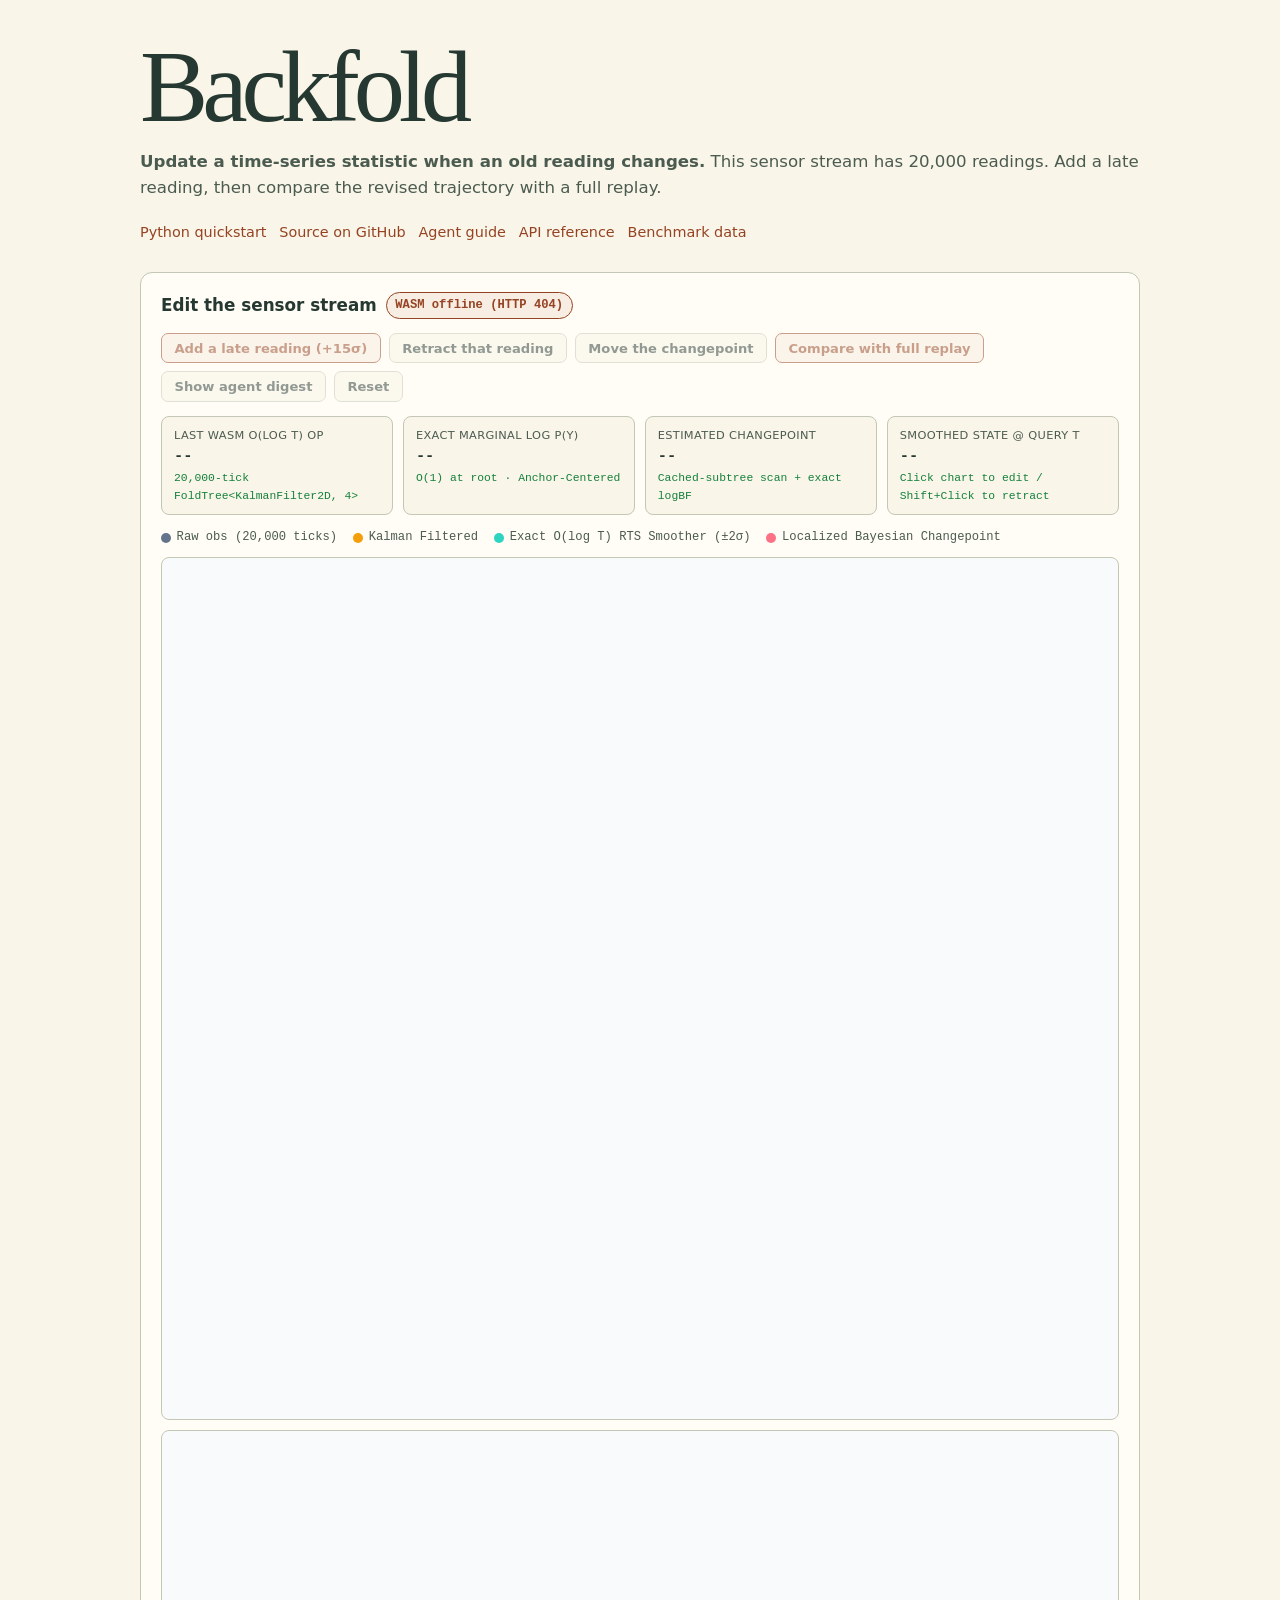
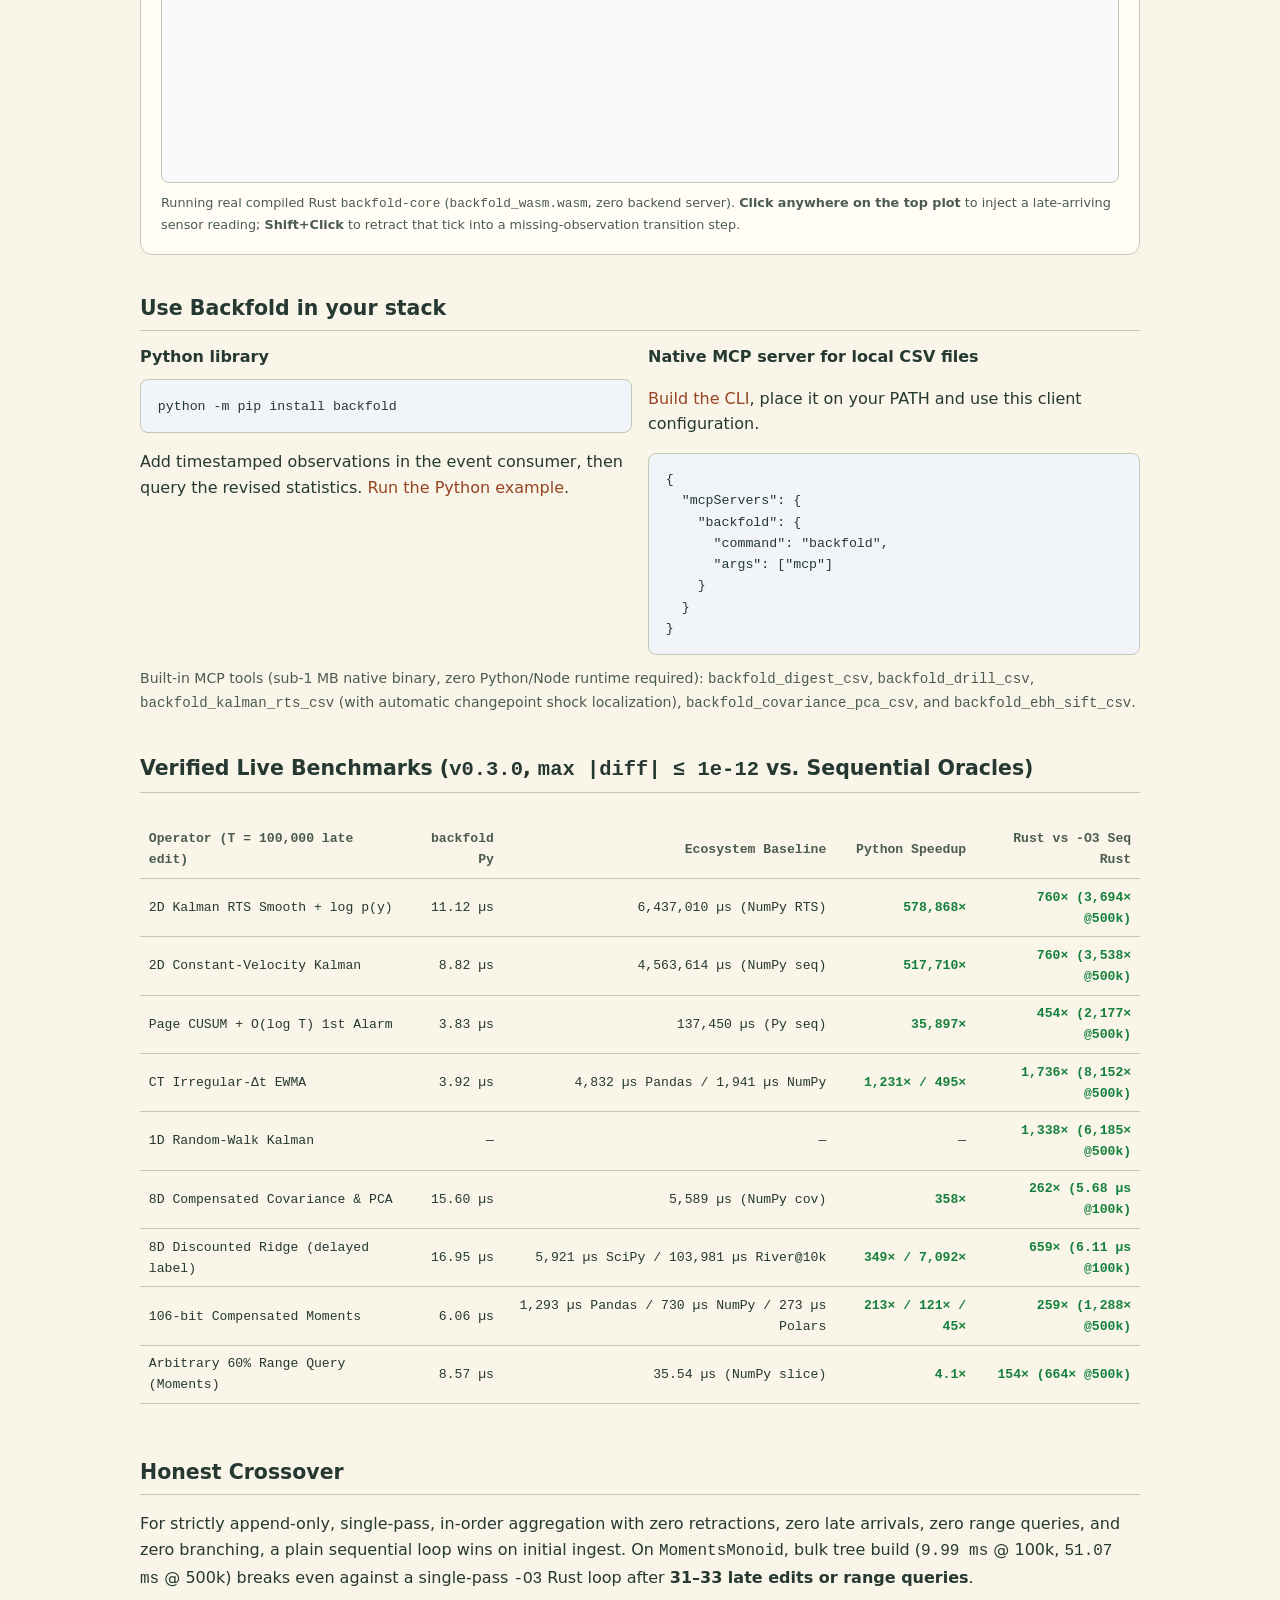
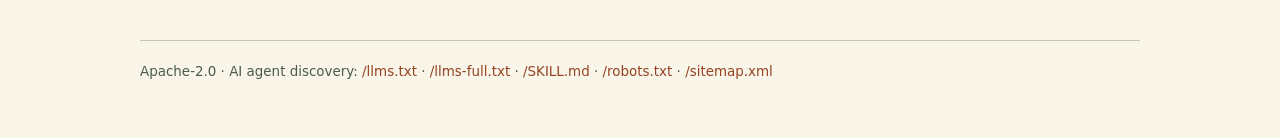
==== commit c0fe27b6: "Show how to correct a late reading in Backfold, Python and the live playground" ====
--- a/docs/index.html
+++ b/docs/index.html
@@ -3,24 +3,25 @@
 <head>
   <meta charset="UTF-8" />
   <meta name="viewport" content="width=device-width, initial-scale=1.0" />
-  <title>backfold — Persistent O(log T) Out-of-Order Streaming Inference, Exact RTS Smoother &amp; MCP Server</title>
-  <meta name="description" content="Persistent O(log T) associative-monoid engine for out-of-order, retractable, forkable online statistical inference (Kalman + exact RTS smoother + Bayesian changepoint locator, 106-bit Covariance/PCA/Mahalanobis, CUSUM, EWMA, Ridge, anytime e-values + e-BH FDR), native stdio MCP server, and <300-token agent stream compression. Pure safe Rust + zero-copy Python + WebAssembly, Apache-2.0." />
+  <title>Backfold · Time-series statistics for late data</title>
+  <meta name="description" content="Change an earlier sensor reading and see the revised Kalman estimate in your browser. Embed Backfold in a Rust or Python event consumer to update statistics after late arrivals, corrections and retractions." />
   <link rel="canonical" href="https://pgg898200-ship-it.github.io/backfold/" />
   <link rel="alternate" type="text/markdown" title="llms.txt" href="https://pgg898200-ship-it.github.io/backfold/llms.txt" />
 
   <!-- OpenGraph / Social Preview -->
   <meta property="og:type" content="website" />
   <meta property="og:url" content="https://pgg898200-ship-it.github.io/backfold/" />
-  <meta property="og:title" content="backfold — O(log T) Retractable Kalman/RTS Smoother, Streaming PCA &amp; Agent MCP Server" />
-  <meta property="og:description" content="578,868x faster than NumPy RTS (11.1 us @ 100k, diff 1.5e-14); 8,152x faster than -O3 seq Rust @ 500k; 0.0% FDR on 500 streams; native MCP server &amp; live WebAssembly playground." />
+  <meta property="og:title" content="Backfold · Time-series statistics for late data" />
+  <meta property="og:description" content="Change an earlier sensor reading and see the revised Kalman estimate in your browser. Embed Backfold in a Rust or Python event consumer to update statistics after late arrivals, corrections and retractions." />
   <meta property="og:image" content="https://pgg898200-ship-it.github.io/backfold/og-card.png" />
+  <meta property="og:image:alt" content="Correcting a reading from 40 to 7 changes the mean from 18 to 7 on a fork of the stream." />
   <meta property="og:image:width" content="1200" />
   <meta property="og:image:height" content="630" />
 
   <!-- Twitter / X Card -->
   <meta name="twitter:card" content="summary_large_image" />
-  <meta name="twitter:title" content="backfold — O(log T) Retractable Streaming Inference &amp; Exact RTS Smoother" />
-  <meta name="twitter:description" content="Pure safe Rust + zero-copy Python + native MCP server + live in-browser WebAssembly playground. Apache-2.0." />
+  <meta name="twitter:title" content="Backfold · Time-series statistics for late data" />
+  <meta name="twitter:description" content="Change an earlier sensor reading and see the revised Kalman estimate in your browser. Embed Backfold in a Rust or Python event consumer to update statistics after late arrivals, corrections and retractions." />
   <meta name="twitter:image" content="https://pgg898200-ship-it.github.io/backfold/og-card.png" />
 
   <!-- Structured Data for Search & AI Discovery -->
@@ -35,14 +36,14 @@
     "url": "https://pgg898200-ship-it.github.io/backfold/",
     "programmingLanguage": ["Rust", "Python", "WebAssembly"],
     "runtimePlatform": ["Linux", "macOS", "Windows", "WebAssembly"],
-    "description": "Persistent O(log T) associative-monoid engine for out-of-order, retractable, forkable online statistical inference, exact RTS Kalman smoothing, streaming PCA, Bayesian changepoint localization, anytime-valid e-BH FDR control, native MCP server, and lossless-recoverable <300-token agent stream digests."
+    "description": "Change an earlier sensor reading and see the revised Kalman estimate in your browser. Embed Backfold in a Rust or Python event consumer to update statistics after late arrivals, corrections and retractions."
   }
   </script>
 
   <style>
     :root {
-      --bg: #ffffff; --card: #f8fafc; --fg: #0f172a; --muted: #475569;
-      --border: #e2e8f0; --accent: #0f766e; --accent-soft: rgba(15, 118, 110, 0.12);
+      --bg: #f9f5e8; --card: #fffdf5; --fg: #253831; --muted: #4b5b50;
+      --border: #c3c7b6; --accent: #954323; --accent-soft: rgba(180, 83, 42, .09);
       --good: #15803d; --warn: #d97706; --coral: #e11d48; --code-bg: #f1f5f9;
       --canvas-bg: #f8fafc; --grid: #e2e8f0;
     }
@@ -57,7 +58,7 @@
     * { box-sizing: border-box; }
     body { margin: 0; font-family: ui-sans-serif, system-ui, -apple-system, sans-serif; background: var(--bg); color: var(--fg); line-height: 1.6; }
     .wrap { max-width: 1040px; margin: 0 auto; padding: 2.25rem 1.25rem 4rem; }
-    h1 { font-size: 2.35rem; margin: 0 0 .4rem; letter-spacing: -.025em; }
+    h1 { font-family: Georgia, serif; font-weight: 500; font-size: clamp(3.1rem, 8vw, 6.5rem); line-height: 1; margin: 0 0 .64rem; letter-spacing: -.06em; }
     h2 { font-size: 1.28rem; margin: 2.35rem 0 .8rem; border-bottom: 1px solid var(--border); padding-bottom: .35rem; }
     p.lead { color: var(--muted); font-size: 1.04rem; margin: 0 0 1.2rem; }
     .badges { display: flex; flex-wrap: wrap; gap: .45rem; margin-bottom: 1.1rem; }
@@ -75,7 +76,7 @@
     /* Live WASM Playground */
     .playground { background: var(--card); border: 1px solid var(--border); border-radius: 12px; padding: 1.15rem 1.25rem; margin: 1.5rem 0; }
     .pg-head { display: flex; flex-wrap: wrap; justify-content: space-between; align-items: center; gap: .75rem; margin-bottom: .85rem; }
-    .pg-title { font-weight: 700; font-size: 1.05rem; display: flex; align-items: center; gap: .55rem; }
+    .pg-title { flex-wrap: wrap; font-weight: 700; font-size: 1.05rem; display: flex; align-items: center; gap: .55rem; }
     .pg-status { font-family: ui-monospace, monospace; font-size: .76rem; padding: .2rem .55rem; border-radius: 999px; background: var(--accent-soft); color: var(--accent); border: 1px solid var(--accent); }
     .pg-controls { display: flex; flex-wrap: wrap; gap: .5rem; margin-bottom: .9rem; }
     button.btn {
@@ -107,56 +108,38 @@
     th:first-child, td:first-child { text-align: left; }
     th { color: var(--muted); font-weight: 600; }
     .good { color: var(--good); font-weight: 600; }
-    .cols2 { display: grid; grid-template-columns: repeat(auto-fit, minmax(320px, 1fr)); gap: 1rem; }
+    .cols2 { display: grid; grid-template-columns: repeat(auto-fit, minmax(min(100%, 320px), 1fr)); gap: 1rem; }
+    .table-scroll { overflow-x: auto; }
     footer { margin-top: 3rem; padding-top: 1.25rem; border-top: 1px solid var(--border); font-size: .84rem; color: var(--muted); }
   </style>
 </head>
 <body>
   <main class="wrap">
-    <div class="badges">
-      <span class="badge hi">v0.3.0</span>
-      <span class="badge">Apache-2.0</span>
-      <span class="badge">#![forbid(unsafe_code)]</span>
-      <span class="badge">Exact O(log T) RTS Smoother</span>
-      <span class="badge">Native MCP Server</span>
-      <span class="badge">Live Rust WebAssembly</span>
-    </div>
-    <h1>backfold</h1>
-    <p class="lead">
-      Persistent <code>O(log T)</code> associative-monoid engine for out-of-order, retractable, forkable online statistical inference, exact Rauch&ndash;Tung&ndash;Striebel (RTS) Bayesian smoothing &amp; changepoint localization, 106-bit streaming PCA, native MCP agent tooling, and <code>&lt;300</code>-token lossless-recoverable stream compression.
-    </p>
-    <div class="links">
-      <a href="https://github.com/pgg898200-ship-it/backfold">GitHub Repo</a>
-      <a href="https://pypi.org/project/backfold/">PyPI (pip install backfold)</a>
-      <a href="./SUBNORMAL_KALMAN.md">Post-Mortem: Subnormals &amp; Anchor-Centered RTS</a>
-      <a href="./llms.txt">llms.txt</a>
-      <a href="./llms-full.txt">llms-full.txt</a>
-      <a href="./SKILL.md">SKILL.md</a>
-      <a href="./results.json">results.json</a>
-    </div>
-
-    <div class="grid">
-      <div class="kpi"><div class="k">RTS Smooth + log p(y) (T=100k Py)</div><div class="v">578,868&times;</div><div class="s">11.12 &micro;s vs 6.44 s NumPy RTS &middot; 1.47e-14 diff</div></div>
-      <div class="kpi"><div class="k">Rust vs -O3 Seq Rust (T=500k)</div><div class="v">8,152&times; / 3,694&times;</div><div class="s">0.81 &micro;s EWMA &middot; 0.98 &micro;s K1D &middot; 5.37 &micro;s RTS</div></div>
-      <div class="kpi"><div class="k">500-Stream Firehose + 50 Traps</div><div class="v">0.0% FDR</div><div class="s">10/10 TP &middot; 0 FP in 107.4 ms (vs 84.1% naive)</div></div>
-      <div class="kpi"><div class="k">64-Agent Forks &amp; Agent Digest</div><div class="v">3,326&times; / 2,510&times;</div><div class="s">1.41 ms (64 forks) &middot; ~239 tok @100k &middot; MCP built-in</div></div>
-    </div>
+    <h1>Backfold</h1>
+    <p class="lead"><strong>Update a time-series statistic when an old reading changes.</strong> This sensor stream has 20,000 readings. Add a late reading, then compare the revised trajectory with a full replay.</p>
+    <nav class="links" aria-label="Backfold resources">
+      <a href="https://github.com/pgg898200-ship-it/backfold#correct-one-reading-in-python">Python quickstart</a>
+      <a href="https://github.com/pgg898200-ship-it/backfold">Source on GitHub</a>
+      <a href="./llms.txt">Agent guide</a>
+      <a href="./llms-full.txt">API reference</a>
+      <a href="./results.json">Benchmark data</a>
+    </nav>
 
     <!-- LIVE REAL-RUST WEBASSEMBLY INTERACTIVE PLAYGROUND -->
     <section class="playground" aria-label="Live WebAssembly Playground">
       <div class="pg-head">
         <div class="pg-title">
-          <span>Live In-Browser Rust WebAssembly Playground</span>
+          <span>Edit the sensor stream</span>
           <span class="pg-status" id="wasmStatus">Loading backfold_wasm.wasm...</span>
         </div>
       </div>
 
       <div class="pg-controls">
-        <button class="btn primary" id="btnGlitch" disabled>Inject +15&sigma; Late Glitch @ t=6,666</button>
-        <button class="btn" id="btnRetract" disabled>Retract Tick @ t=6,666</button>
-        <button class="btn" id="btnShock" disabled>Move Regime Shock (Random Off-Grid Tick)</button>
-        <button class="btn primary" id="btnBench" disabled>Benchmark YOUR Browser (WASM vs JS Seq RTS)</button>
-        <button class="btn" id="btnDigest" disabled>Live &lt;300-Token Agent Digest</button>
+        <button class="btn primary" id="btnGlitch" disabled>Add a late reading (+15&sigma;)</button>
+        <button class="btn" id="btnRetract" disabled>Retract that reading</button>
+        <button class="btn" id="btnShock" disabled>Move the changepoint</button>
+        <button class="btn primary" id="btnBench" disabled>Compare with full replay</button>
+        <button class="btn" id="btnDigest" disabled>Show agent digest</button>
         <button class="btn" id="btnReset" disabled>Reset</button>
       </div>
 
@@ -172,7 +155,7 @@
           <div class="sub">O(1) at root &middot; Anchor-Centered</div>
         </div>
         <div class="stat">
-          <div class="l">Localized Shock (Zero-Blind-Spot)</div>
+          <div class="l">Estimated changepoint</div>
           <div class="val" id="stCp">--</div>
           <div class="sub" id="stCpBf">Cached-subtree scan + exact logBF</div>
         </div>
@@ -206,20 +189,16 @@
       </div>
     </section>
 
-    <h2>30-Second Quickstart &amp; Native MCP Server</h2>
+    <h2>Use Backfold in your stack</h2>
     <div class="cols2">
       <div>
-        <strong>Python &amp; Native CLI</strong>
-        <pre><code>pip install backfold   # Linux, macOS, Windows (Py 3.10-3.13)
-
-# 7 live verified 100k-tick demos in 0.54 s
-backfold demo
-backfold digest stream.csv --value-col 1 --top-k 5
-backfold drill  stream.csv --start 22498 --end 22507
-backfold bench</code></pre>
+        <strong>Python library</strong>
+        <pre><code>python -m pip install backfold</code></pre>
+        <p>Add timestamped observations in the event consumer, then query the revised statistics. <a href="https://github.com/pgg898200-ship-it/backfold#correct-one-reading-in-python">Run the Python example</a>.</p>
       </div>
       <div>
-        <strong>Zero-Dependency Stdio MCP Server (Claude / Cursor / Codex)</strong>
+        <strong>Native MCP server for local CSV files</strong>
+        <p><a href="https://github.com/pgg898200-ship-it/backfold#give-an-agent-a-csv">Build the CLI</a>, place it on your PATH and use this client configuration.</p>
         <pre><code>{
   "mcpServers": {
     "backfold": {
@@ -235,7 +214,7 @@
     </p>
 
     <h2>Verified Live Benchmarks (<code>v0.3.0</code>, <code>max |diff| &le; 1e-12</code> vs. Sequential Oracles)</h2>
-    <table>
+    <div class="table-scroll"><table>
       <thead>
         <tr><th>Operator (T = 100,000 late edit)</th><th>backfold Py</th><th>Ecosystem Baseline</th><th>Python Speedup</th><th>Rust vs -O3 Seq Rust</th></tr>
       </thead>
@@ -250,7 +229,7 @@
         <tr><td>106-bit Compensated Moments</td><td>6.06 &micro;s</td><td>1,293 &micro;s Pandas / 730 &micro;s NumPy / 273 &micro;s Polars</td><td class="good">213&times; / 121&times; / 45&times;</td><td class="good">259&times; (1,288&times; @500k)</td></tr>
         <tr><td>Arbitrary 60% Range Query (Moments)</td><td>8.57 &micro;s</td><td>35.54 &micro;s (NumPy slice)</td><td class="good">4.1&times;</td><td class="good">154&times; (664&times; @500k)</td></tr>
       </tbody>
-    </table>
+    </table></div>
 
     <h2>Honest Crossover</h2>
     <p>
@@ -560,7 +539,7 @@
       const snap = wasmExec({ cmd: "upsert", t: 6666, y: basePt.smoothed + 15.0, query_t: 6666, n_plot: 160, n_scan: 64 });
       const dtMs = performance.now() - t0;
       render(snap, dtMs.toFixed(2) + " ms (upsert+160 RTS)");
-      $("stOpNote").textContent = "Injected +15σ late glitch @ t=6,666 (click Benchmark for pure O(log T) µs)";
+      $("stOpNote").textContent = "Injected +15σ late glitch @ t=6,666 (compare with full replay for timings)";
     });
 
     $("btnRetract").addEventListener("click", () => {
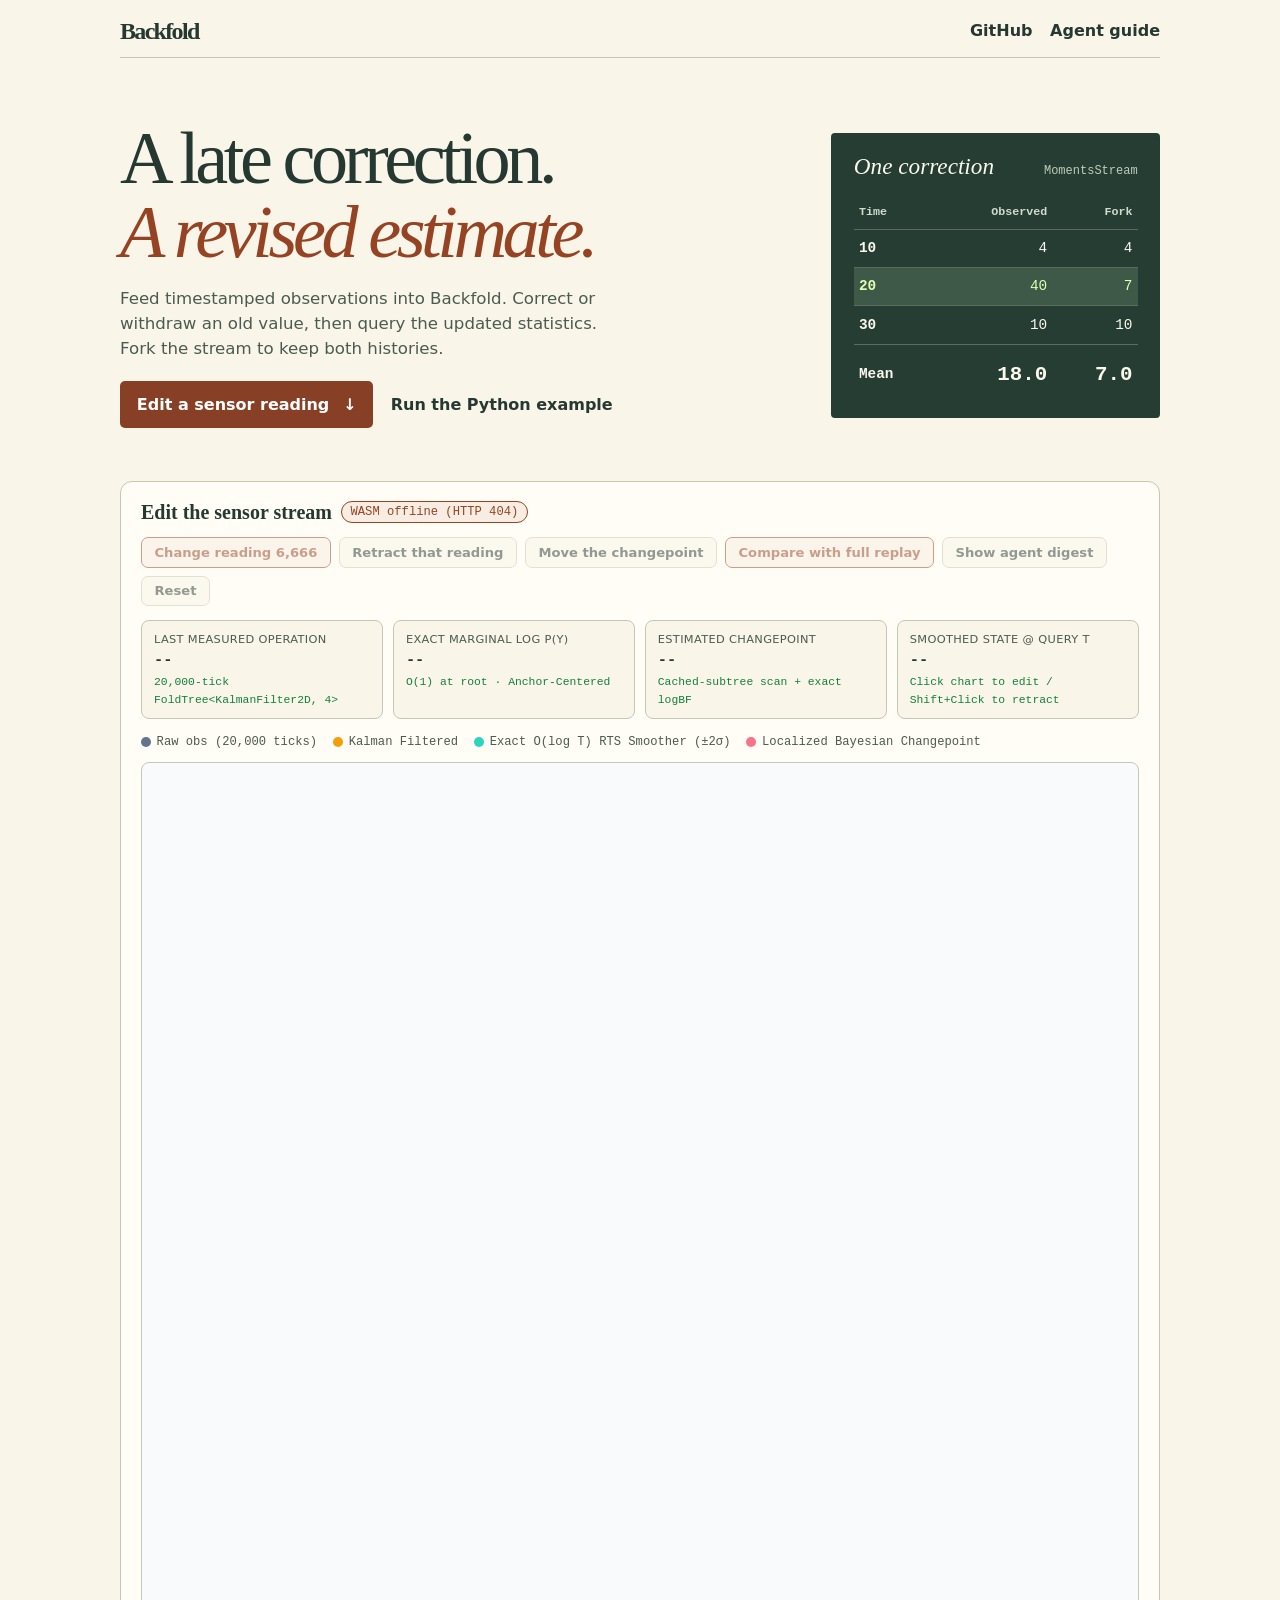
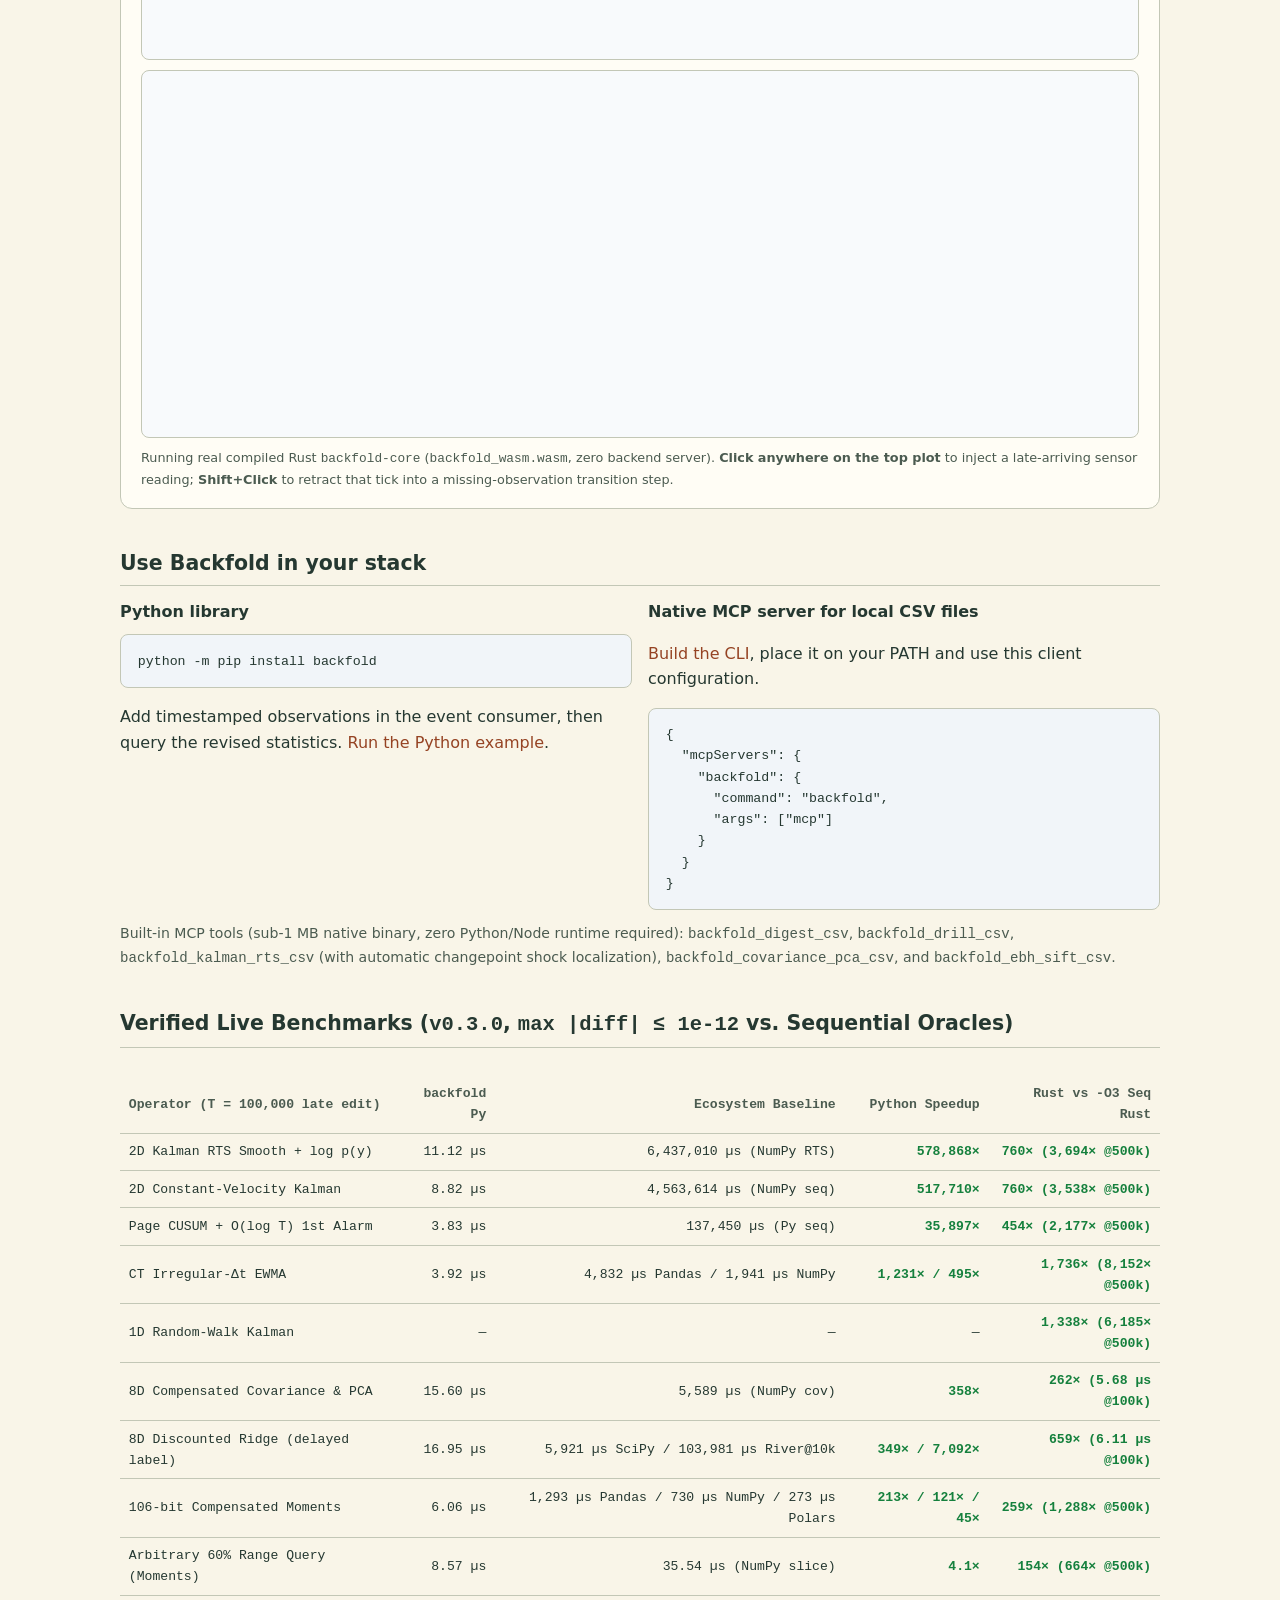
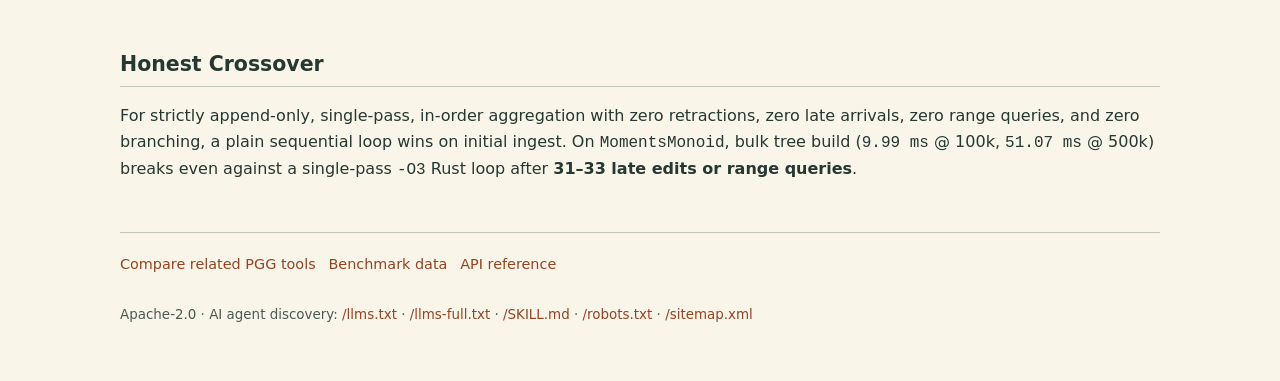
==== commit 10605cfc: "Show the corrected reading and help readers choose related PGG tools" ====
--- a/docs/index.html
+++ b/docs/index.html
@@ -111,22 +111,63 @@
     .cols2 { display: grid; grid-template-columns: repeat(auto-fit, minmax(min(100%, 320px), 1fr)); gap: 1rem; }
     .table-scroll { overflow-x: auto; }
     footer { margin-top: 3rem; padding-top: 1.25rem; border-top: 1px solid var(--border); font-size: .84rem; color: var(--muted); }
+    body {font-family: 'Instrument Sans', system-ui, sans-serif}
+    .wrap {padding-top: 1.1rem; max-width: 1080px}
+    .mast, .mast nav, .actions {display:flex; align-items:center; gap:1.1rem; flex-wrap:wrap}
+    .mast {justify-content:space-between; border-bottom:1px solid var(--border); padding-bottom:.8rem}
+    .mast a,.actions a {color:var(--fg); font-weight:600}
+    .wordmark {font: bold 1.5rem Georgia,serif; letter-spacing:-.07em}
+    .intro {display:grid; grid-template-columns:minmax(0,1.6fr) minmax(220px,.82fr); gap:clamp(1rem,6vw,4.4rem); align-items:center; padding:clamp(2.2rem,5vw,4.5rem) 0 1.8rem}
+    .intro h1 {font: 500 clamp(2.7rem,5.8vw,5.3rem)/.99 'Instrument Serif',Georgia,serif; letter-spacing:-.06em; margin:0 0 1.1rem}
+    .intro em {color:var(--accent); font-weight:400}
+    .intro .lead {max-width:47ch; line-height:1.5}
+    .actions .action {color:#fff; background:#874025; border-radius:5px; padding:.68rem 1.05rem}
+    .action span {margin-left:.5em}
+    .receipt {margin:0; background:#263d33; color:#fbf8ed; padding:1.25rem 1.4rem; border-radius:4px}
+    .receipt figcaption {display:flex; flex-wrap:wrap; align-items:baseline; justify-content:space-between; gap:.3rem; font:italic 1.45rem Georgia,serif}
+    .receipt figcaption span {font: .75rem ui-monospace,monospace; color:#bfccb9}
+    .receipt table {font-size:.9rem; margin:1rem 0 0}
+    .receipt td,.receipt th {color:inherit; border-color:#5b6b5e; padding:.45rem .32rem}
+    .receipt thead th {color:#d3dacf; font-size:.73rem}
+    .receipt .changed {background:#3e5947; color:#e1ffb0}
+    .receipt tfoot td,.receipt tfoot th {border:0; font-weight:700; padding-top:.8rem}
+    .receipt tfoot td {font-size:1.3rem}
+    .pg-title {font: 600 1.25rem Georgia,serif}
+    .pg-title .pg-status {font-weight:400}
+    .cols2 {grid-template-columns:repeat(auto-fit,minmax(min(100%,300px),1fr))}
+    .table-scroll {overflow:auto}
+    :focus-visible {outline:3px solid #b05725; outline-offset:3px}
+    @media (max-width:650px) {
+      .intro {grid-template-columns:1fr; gap:1.4rem}
+      .receipt {max-width:100%}
+      .playground {padding:.9rem}
+      .pg-title {flex-wrap:wrap}
+      .pg-stats {grid-template-columns:repeat(2,minmax(0,1fr))}
+    }
   </style>
 </head>
 <body>
-  <main class="wrap">
-    <h1>Backfold</h1>
-    <p class="lead"><strong>Update a time-series statistic when an old reading changes.</strong> This sensor stream has 20,000 readings. Add a late reading, then compare the revised trajectory with a full replay.</p>
-    <nav class="links" aria-label="Backfold resources">
-      <a href="https://github.com/pgg898200-ship-it/backfold#correct-one-reading-in-python">Python quickstart</a>
-      <a href="https://github.com/pgg898200-ship-it/backfold">Source on GitHub</a>
-      <a href="./llms.txt">Agent guide</a>
-      <a href="./llms-full.txt">API reference</a>
-      <a href="./results.json">Benchmark data</a>
-    </nav>
+  <main class="wrap" id="top">
+    <header class="mast">
+      <a class="wordmark" href="#top">Backfold</a>
+      <nav aria-label="Documentation"><a href="https://github.com/pgg898200-ship-it/backfold">GitHub</a><a href="./llms.txt">Agent guide</a></nav>
+    </header>
+    <section class="intro" aria-labelledby="title">
+      <div>
+        <h1 id="title">A late correction.<br><em>A revised estimate.</em></h1>
+        <p class="lead">Feed timestamped observations into Backfold. Correct or withdraw an old value, then query the updated statistics. Fork the stream to keep both histories.</p>
+        <div class="actions"><a class="action" href="#playground">Edit a sensor reading <span aria-hidden="true">↓</span></a><a href="https://github.com/pgg898200-ship-it/backfold#correct-one-reading-in-python">Run the Python example</a></div>
+      </div>
+      <figure class="receipt">
+        <figcaption>One correction <span>MomentsStream</span></figcaption>
+        <table><thead><tr><th scope="col">Time</th><th scope="col">Observed</th><th scope="col">Fork</th></tr></thead>
+        <tbody><tr><th scope="row">10</th><td>4</td><td>4</td></tr><tr class="changed"><th scope="row">20</th><td>40</td><td>7</td></tr><tr><th scope="row">30</th><td>10</td><td>10</td></tr></tbody>
+        <tfoot><tr><th scope="row">Mean</th><td>18.0</td><td>7.0</td></tr></tfoot></table>
+      </figure>
+    </section>
 
     <!-- LIVE REAL-RUST WEBASSEMBLY INTERACTIVE PLAYGROUND -->
-    <section class="playground" aria-label="Live WebAssembly Playground">
+    <section id="playground" class="playground" aria-label="Live WebAssembly Playground">
       <div class="pg-head">
         <div class="pg-title">
           <span>Edit the sensor stream</span>
@@ -135,7 +176,7 @@
       </div>
 
       <div class="pg-controls">
-        <button class="btn primary" id="btnGlitch" disabled>Add a late reading (+15&sigma;)</button>
+        <button class="btn primary" id="btnGlitch" disabled>Change reading 6,666</button>
         <button class="btn" id="btnRetract" disabled>Retract that reading</button>
         <button class="btn" id="btnShock" disabled>Move the changepoint</button>
         <button class="btn primary" id="btnBench" disabled>Compare with full replay</button>
@@ -145,7 +186,7 @@
 
       <div class="pg-stats">
         <div class="stat">
-          <div class="l">Last WASM O(log T) Op</div>
+          <div class="l">Last measured operation</div>
           <div class="val" id="stLatency">--</div>
           <div class="sub" id="stOpNote">20,000-tick FoldTree&lt;KalmanFilter2D, 4&gt;</div>
         </div>
@@ -174,10 +215,10 @@
       </div>
 
       <div class="canvas-box">
-        <canvas id="trajCanvas" height="270"></canvas>
+        <canvas id="trajCanvas" height="270" role="img" aria-label="Observed, filtered, and smoothed sensor readings over time. Use the buttons above to change or withdraw reading 6,666."></canvas>
       </div>
       <div class="canvas-box">
-        <canvas id="bfCanvas" height="110"></canvas>
+        <canvas id="bfCanvas" height="110" role="img" aria-label="Changepoint evidence by observation time"></canvas>
       </div>
       <p class="pg-hint">
         Running real compiled Rust <code>backfold-core</code> (<code>backfold_wasm.wasm</code>, zero backend server). <strong>Click anywhere on the top plot</strong> to inject a late-arriving sensor reading; <strong>Shift+Click</strong> to retract that tick into a missing-observation transition step.
@@ -237,6 +278,7 @@
     </p>
 
     <footer>
+      <nav class="links" aria-label="Further reading"><a href="https://github.com/pgg898200-ship-it/backfold/blob/main/docs/PRODUCTS.md">Compare related PGG tools</a><a href="./results.json">Benchmark data</a><a href="./llms-full.txt">API reference</a></nav>
       Apache-2.0 &middot; AI agent discovery: <a href="./llms.txt">/llms.txt</a> &middot; <a href="./llms-full.txt">/llms-full.txt</a> &middot; <a href="./SKILL.md">/SKILL.md</a> &middot; <a href="./robots.txt">/robots.txt</a> &middot; <a href="./sitemap.xml">/sitemap.xml</a>
     </footer>
   </main>
@@ -539,7 +581,7 @@
       const snap = wasmExec({ cmd: "upsert", t: 6666, y: basePt.smoothed + 15.0, query_t: 6666, n_plot: 160, n_scan: 64 });
       const dtMs = performance.now() - t0;
       render(snap, dtMs.toFixed(2) + " ms (upsert+160 RTS)");
-      $("stOpNote").textContent = "Injected +15σ late glitch @ t=6,666 (compare with full replay for timings)";
+      $("stOpNote").textContent = "Changed reading 6,666 to the nearby smoothed estimate plus 15 units.";
     });
 
     $("btnRetract").addEventListener("click", () => {
